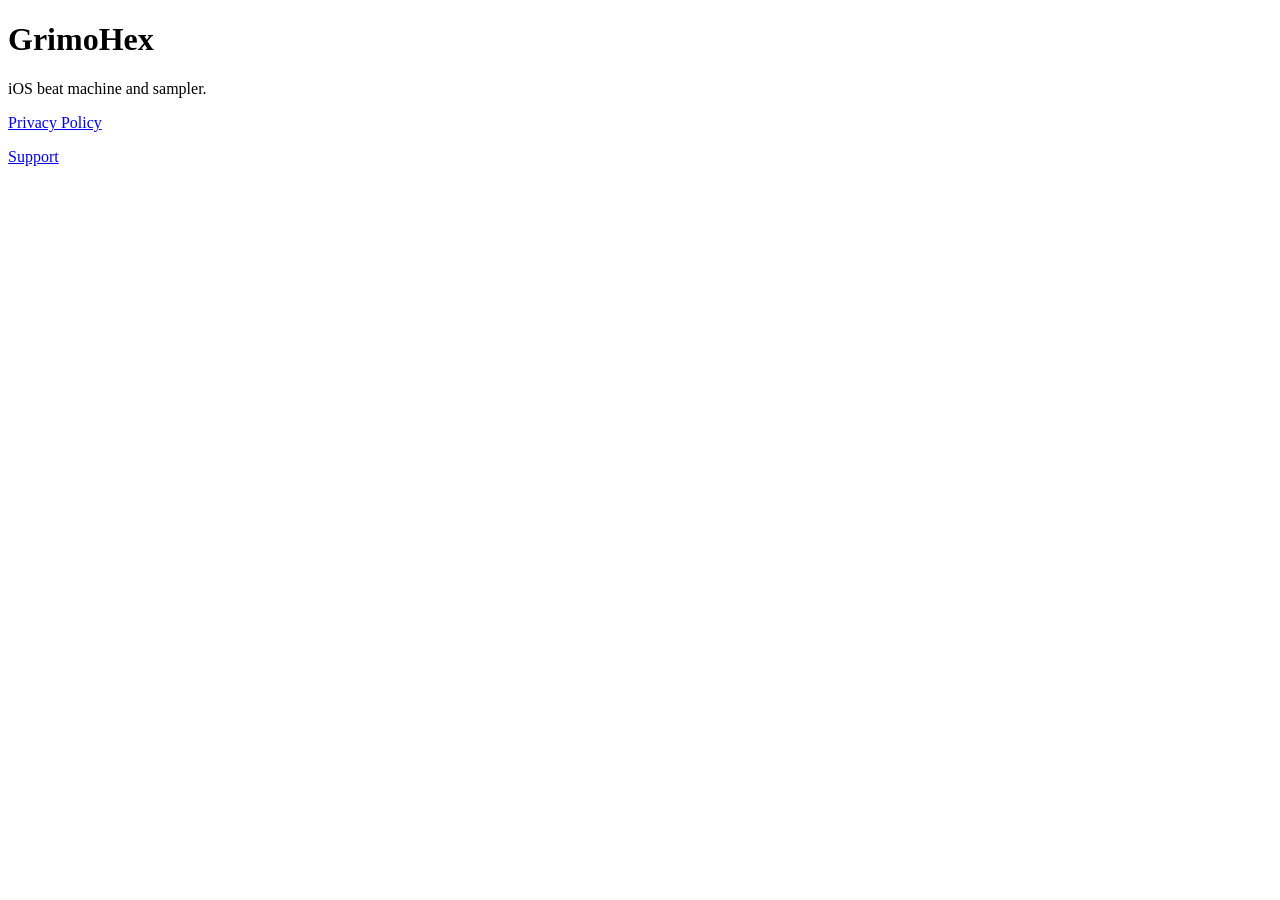
==== index.html @ 17880cde "mvp for app store" ====
<!doctype html>
<html>
<head>
  <meta charset="utf-8">
  <title>GrimoHex</title>
</head>
<body>
  <h1>GrimoHex</h1>
  <p>iOS beat machine and sampler.</p>

  <p><a href="/privacy.html">Privacy Policy</a></p>
  <p><a href="/support.html">Support</a></p>
</body>
</html>
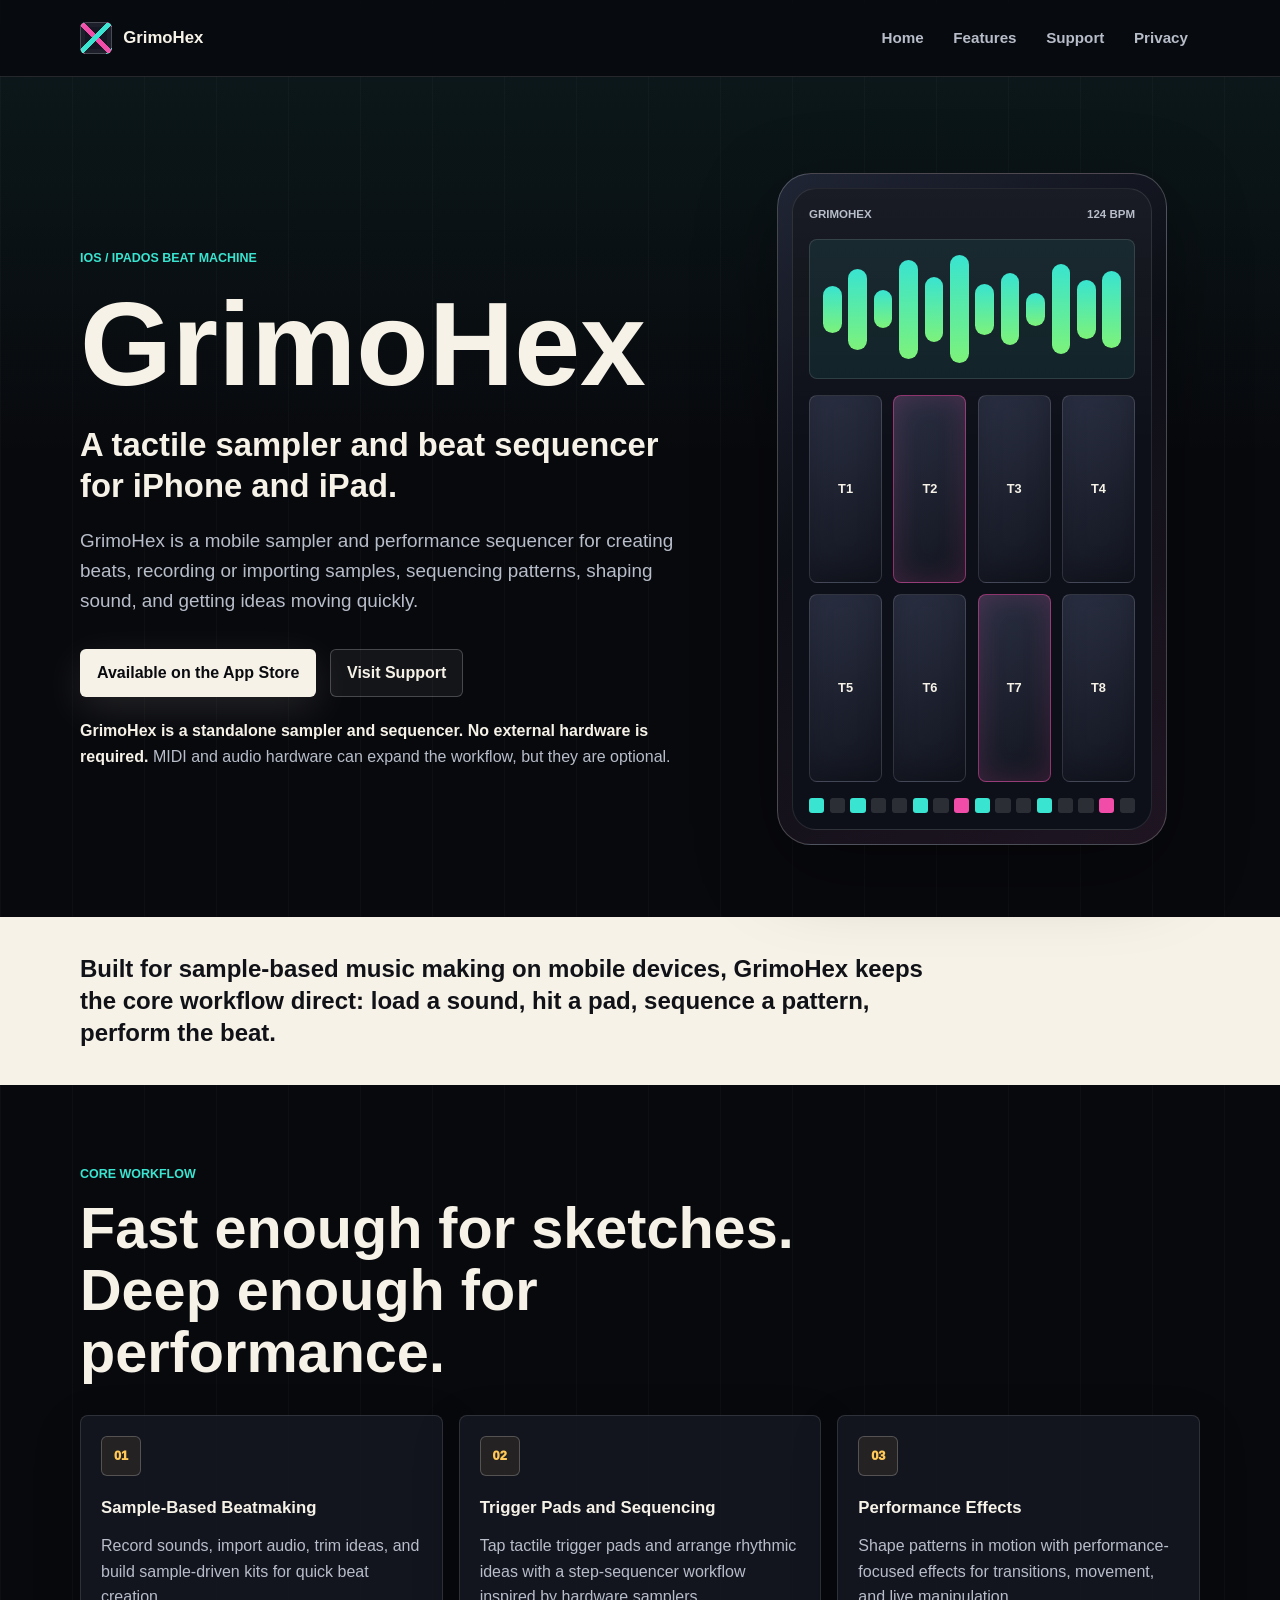
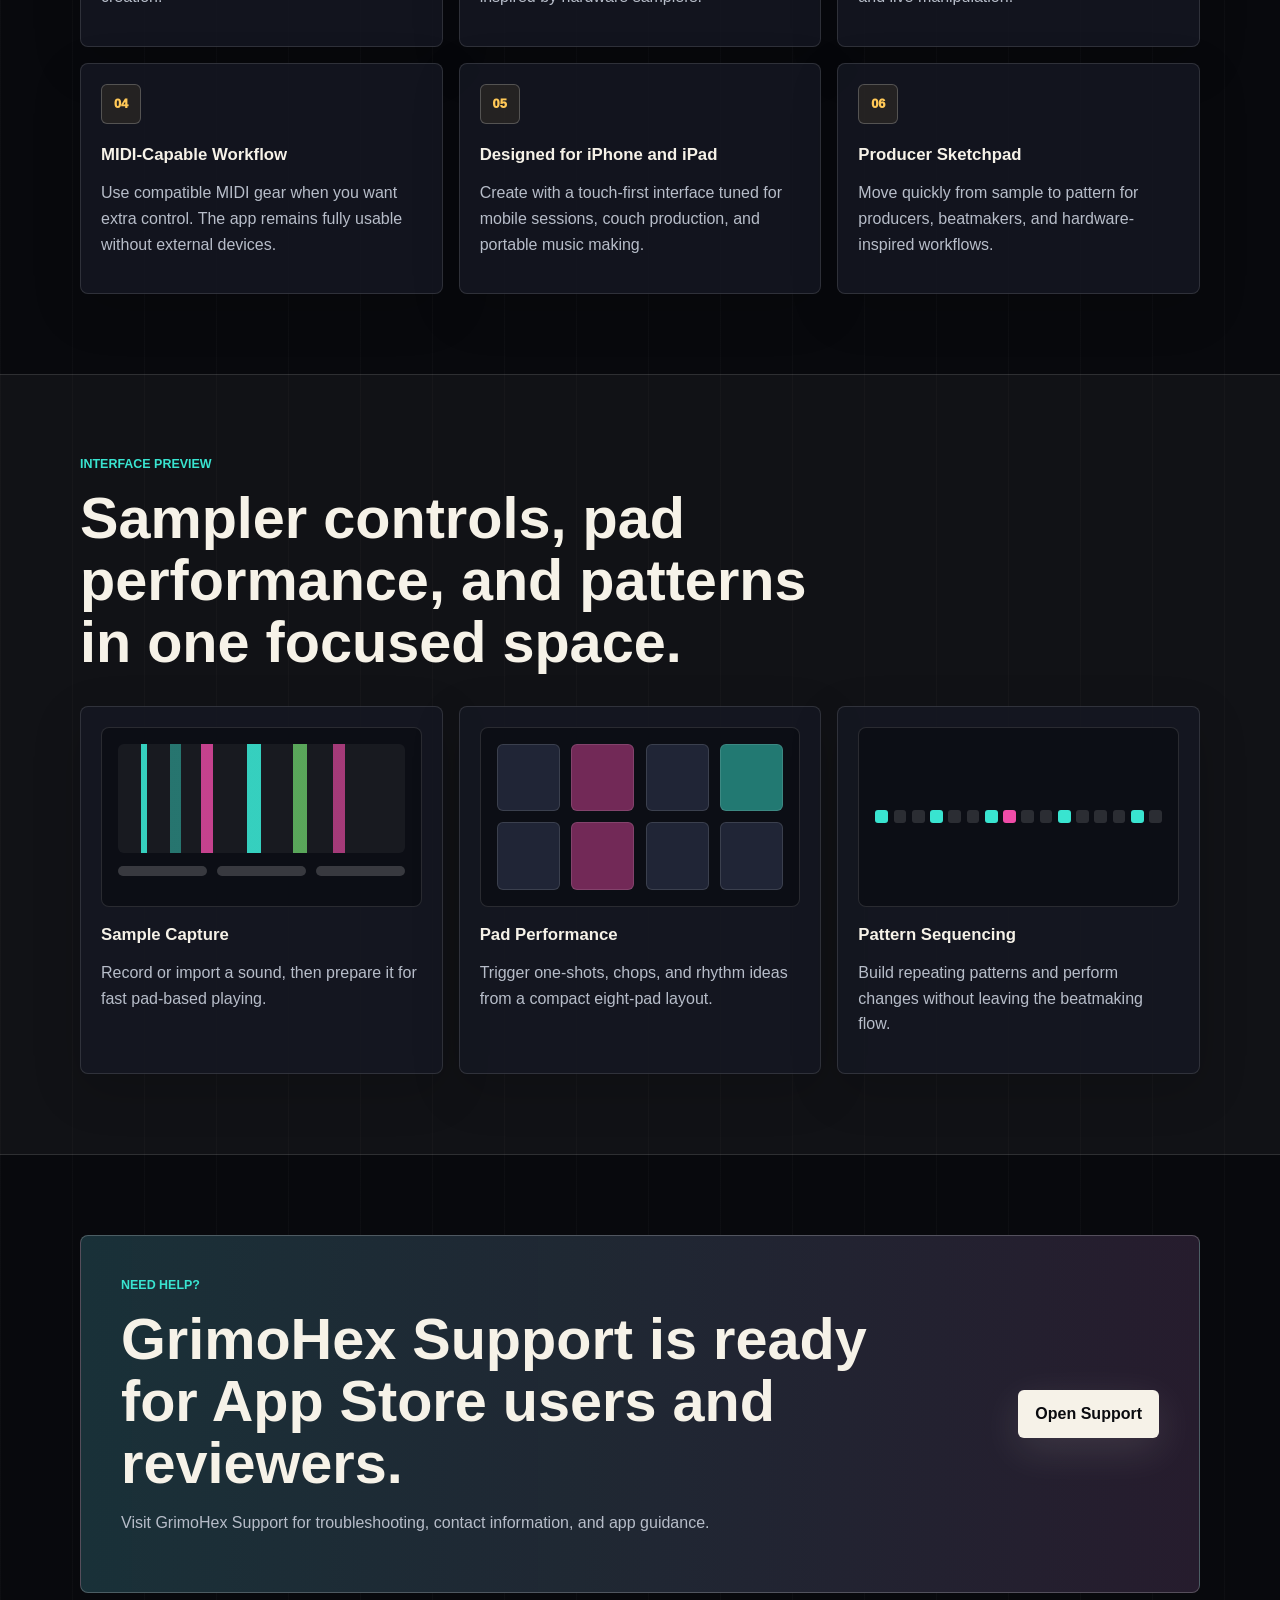
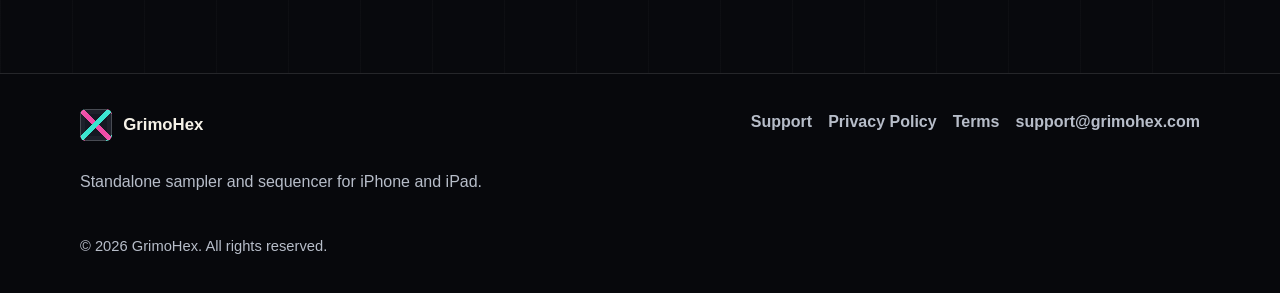
==== commit fb5c1fea: "Build App Review ready GrimoHex site" ====
--- a/index.html
+++ b/index.html
@@ -1,14 +1,200 @@
 <!doctype html>
-<html>
+<html lang="en">
 <head>
   <meta charset="utf-8">
-  <title>GrimoHex</title>
+  <meta name="viewport" content="width=device-width, initial-scale=1">
+  <title>GrimoHex | Tactile Sampler and Beat Sequencer for iPhone and iPad</title>
+  <meta name="description" content="GrimoHex is a standalone iOS and iPadOS sampler, beat machine, and performance sequencer for fast sample-based music creation.">
+  <meta name="theme-color" content="#08090d">
+  <meta property="og:title" content="GrimoHex">
+  <meta property="og:description" content="A tactile sampler and beat sequencer for iPhone and iPad.">
+  <meta property="og:type" content="website">
+  <meta property="og:url" content="https://grimohex.com/">
+  <meta property="og:site_name" content="GrimoHex">
+  <link rel="canonical" href="https://grimohex.com/">
+  <link rel="stylesheet" href="css/styles.css">
 </head>
 <body>
-  <h1>GrimoHex</h1>
-  <p>iOS beat machine and sampler.</p>
-
-  <p><a href="/privacy.html">Privacy Policy</a></p>
-  <p><a href="/support.html">Support</a></p>
+  <a class="skip-link" href="#main">Skip to content</a>
+
+  <header class="site-header">
+    <nav class="nav wrap" aria-label="Primary navigation">
+      <a class="brand" href="index.html" aria-label="GrimoHex home">
+        <span class="brand-mark" aria-hidden="true"></span>
+        <span>GrimoHex</span>
+      </a>
+      <div class="nav-links">
+        <a href="index.html">Home</a>
+        <a href="#features">Features</a>
+        <a href="support.html">Support</a>
+        <a href="privacy.html">Privacy</a>
+      </div>
+    </nav>
+  </header>
+
+  <main id="main">
+    <section class="hero">
+      <div class="wrap hero-grid">
+        <div class="hero-copy">
+          <p class="eyebrow">iOS / iPadOS beat machine</p>
+          <h1>GrimoHex</h1>
+          <p class="tagline">A tactile sampler and beat sequencer for iPhone and iPad.</p>
+          <p class="lede">GrimoHex is a mobile sampler and performance sequencer for creating beats, recording or importing samples, sequencing patterns, shaping sound, and getting ideas moving quickly.</p>
+          <div class="hero-actions" aria-label="Primary actions">
+            <span class="button button-primary" aria-label="Available on the App Store">Available on the App Store</span>
+            <a class="button button-secondary" href="support.html">Visit Support</a>
+          </div>
+          <p class="hardware-note"><strong>GrimoHex is a standalone sampler and sequencer. No external hardware is required.</strong> MIDI and audio hardware can expand the workflow, but they are optional.</p>
+        </div>
+
+        <div class="device-preview" aria-label="Stylized GrimoHex app interface preview">
+          <div class="phone-shell">
+            <div class="screen">
+              <div class="screen-top">
+                <span>GRIMOHEX</span>
+                <span>124 BPM</span>
+              </div>
+              <div class="waveform" aria-hidden="true">
+                <span style="height: 42%"></span>
+                <span style="height: 72%"></span>
+                <span style="height: 34%"></span>
+                <span style="height: 88%"></span>
+                <span style="height: 58%"></span>
+                <span style="height: 96%"></span>
+                <span style="height: 46%"></span>
+                <span style="height: 64%"></span>
+                <span style="height: 30%"></span>
+                <span style="height: 80%"></span>
+                <span style="height: 52%"></span>
+                <span style="height: 68%"></span>
+              </div>
+              <div class="pad-grid" aria-hidden="true">
+                <span>T1</span><span>T2</span><span>T3</span><span>T4</span>
+                <span>T5</span><span>T6</span><span>T7</span><span>T8</span>
+              </div>
+              <div class="steps" aria-hidden="true">
+                <span class="on"></span><span></span><span class="on"></span><span></span>
+                <span></span><span class="on"></span><span></span><span class="hot"></span>
+                <span class="on"></span><span></span><span></span><span class="on"></span>
+                <span></span><span></span><span class="hot"></span><span></span>
+              </div>
+            </div>
+          </div>
+        </div>
+      </div>
+    </section>
+
+    <section class="section strip">
+      <div class="wrap statement">
+        <p>Built for sample-based music making on mobile devices, GrimoHex keeps the core workflow direct: load a sound, hit a pad, sequence a pattern, perform the beat.</p>
+      </div>
+    </section>
+
+    <section class="section" id="features">
+      <div class="wrap">
+        <div class="section-heading">
+          <p class="eyebrow">Core workflow</p>
+          <h2>Fast enough for sketches. Deep enough for performance.</h2>
+        </div>
+        <div class="feature-grid">
+          <article class="feature-card">
+            <span class="icon-slab" aria-hidden="true">01</span>
+            <h3>Sample-Based Beatmaking</h3>
+            <p>Record sounds, import audio, trim ideas, and build sample-driven kits for quick beat creation.</p>
+          </article>
+          <article class="feature-card">
+            <span class="icon-slab" aria-hidden="true">02</span>
+            <h3>Trigger Pads and Sequencing</h3>
+            <p>Tap tactile trigger pads and arrange rhythmic ideas with a step-sequencer workflow inspired by hardware samplers.</p>
+          </article>
+          <article class="feature-card">
+            <span class="icon-slab" aria-hidden="true">03</span>
+            <h3>Performance Effects</h3>
+            <p>Shape patterns in motion with performance-focused effects for transitions, movement, and live manipulation.</p>
+          </article>
+          <article class="feature-card">
+            <span class="icon-slab" aria-hidden="true">04</span>
+            <h3>MIDI-Capable Workflow</h3>
+            <p>Use compatible MIDI gear when you want extra control. The app remains fully usable without external devices.</p>
+          </article>
+          <article class="feature-card">
+            <span class="icon-slab" aria-hidden="true">05</span>
+            <h3>Designed for iPhone and iPad</h3>
+            <p>Create with a touch-first interface tuned for mobile sessions, couch production, and portable music making.</p>
+          </article>
+          <article class="feature-card">
+            <span class="icon-slab" aria-hidden="true">06</span>
+            <h3>Producer Sketchpad</h3>
+            <p>Move quickly from sample to pattern for producers, beatmakers, and hardware-inspired workflows.</p>
+          </article>
+        </div>
+      </div>
+    </section>
+
+    <section class="section section-alt" aria-labelledby="preview-title">
+      <div class="wrap">
+        <div class="section-heading">
+          <p class="eyebrow">Interface preview</p>
+          <h2 id="preview-title">Sampler controls, pad performance, and patterns in one focused space.</h2>
+        </div>
+        <div class="preview-grid">
+          <article class="preview-card">
+            <div class="mini-ui sampler-ui" aria-hidden="true">
+              <div class="mini-wave"></div>
+              <div class="mini-controls"><span></span><span></span><span></span></div>
+            </div>
+            <h3>Sample Capture</h3>
+            <p>Record or import a sound, then prepare it for fast pad-based playing.</p>
+          </article>
+          <article class="preview-card">
+            <div class="mini-ui pads-ui" aria-hidden="true">
+              <span></span><span></span><span></span><span></span>
+              <span></span><span></span><span></span><span></span>
+            </div>
+            <h3>Pad Performance</h3>
+            <p>Trigger one-shots, chops, and rhythm ideas from a compact eight-pad layout.</p>
+          </article>
+          <article class="preview-card">
+            <div class="mini-ui sequence-ui" aria-hidden="true">
+              <span></span><span></span><span></span><span></span><span></span><span></span><span></span><span></span>
+              <span></span><span></span><span></span><span></span><span></span><span></span><span></span><span></span>
+            </div>
+            <h3>Pattern Sequencing</h3>
+            <p>Build repeating patterns and perform changes without leaving the beatmaking flow.</p>
+          </article>
+        </div>
+      </div>
+    </section>
+
+    <section class="section">
+      <div class="wrap support-callout">
+        <div>
+          <p class="eyebrow">Need help?</p>
+          <h2>GrimoHex Support is ready for App Store users and reviewers.</h2>
+          <p>Visit GrimoHex Support for troubleshooting, contact information, and app guidance.</p>
+        </div>
+        <a class="button button-primary" href="support.html">Open Support</a>
+      </div>
+    </section>
+  </main>
+
+  <footer class="site-footer">
+    <div class="wrap footer-grid">
+      <div>
+        <a class="brand footer-brand" href="index.html" aria-label="GrimoHex home">
+          <span class="brand-mark" aria-hidden="true"></span>
+          <span>GrimoHex</span>
+        </a>
+        <p>Standalone sampler and sequencer for iPhone and iPad.</p>
+      </div>
+      <nav class="footer-links" aria-label="Footer navigation">
+        <a href="support.html">Support</a>
+        <a href="privacy.html">Privacy Policy</a>
+        <a href="terms.html">Terms</a>
+        <a href="mailto:support@grimohex.com">support@grimohex.com</a>
+      </nav>
+      <p class="copyright">&copy; 2026 GrimoHex. All rights reserved.</p>
+    </div>
+  </footer>
 </body>
 </html>
--- a/css/styles.css
+++ b/css/styles.css
@@ -0,0 +1,781 @@
+:root {
+  color-scheme: dark;
+  --bg: #08090d;
+  --bg-soft: #10121a;
+  --panel: #151823;
+  --panel-strong: #1c2030;
+  --line: rgba(255, 255, 255, 0.12);
+  --line-strong: rgba(255, 255, 255, 0.22);
+  --text: #f6f2e8;
+  --muted: #b7bdc9;
+  --cyan: #39e4d0;
+  --magenta: #f04ca8;
+  --amber: #ffc857;
+  --green: #7df27a;
+  --danger: #ff6b6b;
+  --shadow: 0 24px 80px rgba(0, 0, 0, 0.35);
+  --radius: 8px;
+  --radius-sm: 6px;
+  --max: 1120px;
+}
+
+* {
+  box-sizing: border-box;
+}
+
+html {
+  scroll-behavior: smooth;
+}
+
+body {
+  margin: 0;
+  background:
+    linear-gradient(180deg, rgba(57, 228, 208, 0.08), transparent 460px),
+    repeating-linear-gradient(90deg, rgba(255, 255, 255, 0.025) 0 1px, transparent 1px 72px),
+    var(--bg);
+  color: var(--text);
+  font-family: -apple-system, BlinkMacSystemFont, "Segoe UI", Roboto, Helvetica, Arial, sans-serif;
+  font-size: 16px;
+  line-height: 1.6;
+}
+
+a {
+  color: inherit;
+}
+
+a:focus-visible,
+button:focus-visible {
+  outline: 3px solid var(--amber);
+  outline-offset: 4px;
+}
+
+.skip-link {
+  position: absolute;
+  left: 1rem;
+  top: 1rem;
+  z-index: 100;
+  transform: translateY(-150%);
+  background: var(--amber);
+  color: #14100a;
+  padding: 0.65rem 0.85rem;
+  border-radius: var(--radius-sm);
+  font-weight: 800;
+}
+
+.skip-link:focus {
+  transform: translateY(0);
+}
+
+.wrap {
+  width: calc(100% - 2rem);
+  max-width: var(--max);
+  margin-inline: auto;
+}
+
+.narrow {
+  max-width: 780px;
+}
+
+.site-header {
+  position: sticky;
+  top: 0;
+  z-index: 20;
+  background: rgba(8, 9, 13, 0.86);
+  border-bottom: 1px solid var(--line);
+  backdrop-filter: blur(16px);
+}
+
+.nav {
+  min-height: 76px;
+  display: flex;
+  align-items: center;
+  justify-content: space-between;
+  gap: 1rem;
+}
+
+.brand {
+  display: inline-flex;
+  align-items: center;
+  gap: 0.7rem;
+  color: var(--text);
+  text-decoration: none;
+  font-size: 1.05rem;
+  font-weight: 850;
+}
+
+.brand-mark {
+  width: 2rem;
+  height: 2rem;
+  border: 1px solid var(--line-strong);
+  border-radius: var(--radius-sm);
+  background:
+    linear-gradient(135deg, transparent 0 43%, var(--cyan) 43% 54%, transparent 54%),
+    linear-gradient(45deg, transparent 0 45%, var(--magenta) 45% 56%, transparent 56%),
+    #151823;
+  box-shadow: inset 0 0 0 4px rgba(255, 255, 255, 0.035);
+}
+
+.nav-links {
+  display: flex;
+  align-items: center;
+  justify-content: flex-end;
+  flex-wrap: wrap;
+  gap: 0.35rem;
+}
+
+.nav-links a {
+  color: var(--muted);
+  text-decoration: none;
+  padding: 0.55rem 0.75rem;
+  border-radius: var(--radius-sm);
+  font-size: 0.95rem;
+  font-weight: 700;
+}
+
+.nav-links a:hover,
+.nav-links a[aria-current="page"] {
+  color: var(--text);
+  background: rgba(255, 255, 255, 0.075);
+}
+
+.hero {
+  padding: 6rem 0 4.5rem;
+}
+
+.hero-grid {
+  display: grid;
+  grid-template-columns: minmax(0, 1fr) minmax(320px, 0.76fr);
+  align-items: center;
+  gap: clamp(2rem, 5vw, 5rem);
+}
+
+.hero-grid > *,
+.support-layout > *,
+.feature-grid > *,
+.preview-grid > *,
+.faq-grid > *,
+.info-grid > * {
+  min-width: 0;
+}
+
+.eyebrow {
+  color: var(--cyan);
+  text-transform: uppercase;
+  letter-spacing: 0;
+  font-size: 0.78rem;
+  font-weight: 850;
+  margin: 0 0 0.75rem;
+}
+
+h1,
+h2,
+h3,
+p {
+  overflow-wrap: anywhere;
+}
+
+h1,
+h2,
+h3 {
+  line-height: 1.08;
+  margin: 0;
+}
+
+h1 {
+  font-size: clamp(3.1rem, 11vw, 7.4rem);
+  letter-spacing: 0;
+}
+
+h2 {
+  font-size: clamp(2rem, 4.6vw, 3.6rem);
+  letter-spacing: 0;
+}
+
+h3 {
+  font-size: 1.05rem;
+}
+
+.tagline {
+  max-width: 680px;
+  margin: 1rem 0 0;
+  color: var(--text);
+  font-size: clamp(1.35rem, 2.7vw, 2.05rem);
+  line-height: 1.25;
+  font-weight: 780;
+}
+
+.lede {
+  max-width: 690px;
+  margin: 1.2rem 0 0;
+  color: var(--muted);
+  font-size: clamp(1rem, 1.5vw, 1.18rem);
+}
+
+.hero-actions {
+  display: flex;
+  flex-wrap: wrap;
+  gap: 0.85rem;
+  margin-top: 2rem;
+}
+
+.button {
+  display: inline-flex;
+  min-height: 48px;
+  align-items: center;
+  justify-content: center;
+  gap: 0.5rem;
+  border: 1px solid transparent;
+  border-radius: var(--radius-sm);
+  padding: 0.78rem 1rem;
+  text-decoration: none;
+  font-weight: 850;
+  line-height: 1.2;
+}
+
+.button-primary {
+  background: var(--text);
+  color: #0a0b0f;
+  box-shadow: 0 12px 40px rgba(246, 242, 232, 0.12);
+}
+
+.button-primary:hover {
+  background: #ffffff;
+}
+
+.button-secondary {
+  border-color: var(--line-strong);
+  color: var(--text);
+  background: rgba(255, 255, 255, 0.05);
+}
+
+.button-secondary:hover {
+  border-color: var(--cyan);
+}
+
+.hardware-note {
+  max-width: 690px;
+  margin: 1.35rem 0 0;
+  color: var(--muted);
+}
+
+.hardware-note strong {
+  color: var(--text);
+}
+
+.device-preview {
+  display: flex;
+  justify-content: center;
+}
+
+.phone-shell {
+  width: 100%;
+  max-width: 390px;
+  aspect-ratio: 0.58;
+  border: 1px solid var(--line-strong);
+  border-radius: 34px;
+  padding: 14px;
+  background: linear-gradient(145deg, #202535, #0d0f16 42%, #1f1522);
+  box-shadow: var(--shadow);
+}
+
+.screen {
+  height: 100%;
+  border-radius: 24px;
+  padding: 1rem;
+  background:
+    linear-gradient(180deg, rgba(255, 255, 255, 0.05), transparent 40%),
+    #0d1018;
+  border: 1px solid rgba(255, 255, 255, 0.1);
+  display: flex;
+  flex-direction: column;
+  gap: 1rem;
+}
+
+.screen-top {
+  display: flex;
+  justify-content: space-between;
+  gap: 0.75rem;
+  color: var(--muted);
+  font-size: 0.72rem;
+  font-weight: 850;
+}
+
+.waveform {
+  height: 23%;
+  display: grid;
+  grid-template-columns: repeat(12, 1fr);
+  align-items: center;
+  gap: 0.42rem;
+  padding: 0.8rem;
+  border: 1px solid var(--line);
+  border-radius: var(--radius);
+  background: rgba(57, 228, 208, 0.08);
+}
+
+.waveform span {
+  display: block;
+  min-height: 16px;
+  border-radius: 999px;
+  background: linear-gradient(180deg, var(--cyan), var(--green));
+}
+
+.pad-grid {
+  flex: 1;
+  display: grid;
+  grid-template-columns: repeat(4, minmax(0, 1fr));
+  gap: 0.7rem;
+}
+
+.pad-grid span {
+  display: grid;
+  place-items: center;
+  min-width: 0;
+  border: 1px solid var(--line);
+  border-radius: var(--radius);
+  background: linear-gradient(145deg, #2a2f42, #12151f);
+  color: var(--text);
+  font-size: 0.8rem;
+  font-weight: 900;
+  box-shadow: inset 0 -12px 24px rgba(0, 0, 0, 0.2);
+}
+
+.pad-grid span:nth-child(2),
+.pad-grid span:nth-child(7) {
+  border-color: rgba(240, 76, 168, 0.55);
+  box-shadow: inset 0 0 28px rgba(240, 76, 168, 0.18);
+}
+
+.steps,
+.sequence-ui {
+  display: grid;
+  grid-template-columns: repeat(16, minmax(0, 1fr));
+  gap: 0.34rem;
+}
+
+.steps span,
+.sequence-ui span {
+  aspect-ratio: 1;
+  border-radius: 3px;
+  background: rgba(255, 255, 255, 0.13);
+}
+
+.steps .on,
+.sequence-ui span:nth-child(1),
+.sequence-ui span:nth-child(4),
+.sequence-ui span:nth-child(7),
+.sequence-ui span:nth-child(11),
+.sequence-ui span:nth-child(15) {
+  background: var(--cyan);
+}
+
+.steps .hot,
+.sequence-ui span:nth-child(8) {
+  background: var(--magenta);
+}
+
+.section {
+  padding: 5rem 0;
+}
+
+.section-tight {
+  padding-top: 3rem;
+}
+
+.section-alt {
+  background: rgba(255, 255, 255, 0.035);
+  border-block: 1px solid var(--line);
+}
+
+.strip {
+  padding: 2.2rem 0;
+  background: #f6f2e8;
+  color: #101217;
+}
+
+.statement p {
+  max-width: 860px;
+  margin: 0;
+  font-size: clamp(1.15rem, 2vw, 1.5rem);
+  line-height: 1.35;
+  font-weight: 800;
+}
+
+.section-heading {
+  max-width: 760px;
+  margin-bottom: 2rem;
+}
+
+.section-heading h2 {
+  margin-bottom: 0.9rem;
+}
+
+.feature-grid,
+.preview-grid,
+.faq-grid,
+.info-grid {
+  display: grid;
+  grid-template-columns: repeat(3, minmax(0, 1fr));
+  gap: 1rem;
+}
+
+.feature-card,
+.preview-card,
+.faq-item,
+.content-block,
+.contact-panel {
+  border: 1px solid var(--line);
+  border-radius: var(--radius);
+  background: rgba(21, 24, 35, 0.82);
+  box-shadow: 0 16px 50px rgba(0, 0, 0, 0.16);
+}
+
+.feature-card,
+.preview-card,
+.faq-item,
+.content-block {
+  padding: 1.25rem;
+}
+
+.feature-card {
+  min-height: 220px;
+}
+
+.icon-slab {
+  display: inline-grid;
+  place-items: center;
+  width: 2.5rem;
+  height: 2.5rem;
+  margin-bottom: 1.4rem;
+  border: 1px solid var(--line-strong);
+  border-radius: var(--radius-sm);
+  color: var(--amber);
+  font-size: 0.8rem;
+  font-weight: 950;
+  background: rgba(255, 200, 87, 0.08);
+}
+
+.feature-card p,
+.preview-card p,
+.faq-item p,
+.content-block p,
+.contact-panel p,
+.site-footer p {
+  color: var(--muted);
+}
+
+.mini-ui {
+  height: 180px;
+  margin-bottom: 1.2rem;
+  border: 1px solid var(--line);
+  border-radius: var(--radius);
+  background: #0c0e15;
+}
+
+.sampler-ui {
+  padding: 1rem;
+}
+
+.mini-wave {
+  height: 75%;
+  border-radius: var(--radius-sm);
+  background:
+    linear-gradient(90deg, transparent 0 8%, rgba(57, 228, 208, 0.9) 8% 10%, transparent 10% 18%, rgba(57, 228, 208, 0.45) 18% 22%, transparent 22% 29%, rgba(240, 76, 168, 0.8) 29% 33%, transparent 33% 45%, rgba(57, 228, 208, 0.9) 45% 50%, transparent 50% 61%, rgba(125, 242, 122, 0.65) 61% 66%, transparent 66% 75%, rgba(240, 76, 168, 0.65) 75% 79%, transparent 79%),
+    rgba(255, 255, 255, 0.05);
+}
+
+.mini-controls {
+  display: grid;
+  grid-template-columns: repeat(3, 1fr);
+  gap: 0.6rem;
+  margin-top: 0.8rem;
+}
+
+.mini-controls span {
+  height: 0.65rem;
+  border-radius: 999px;
+  background: rgba(255, 255, 255, 0.18);
+}
+
+.pads-ui {
+  display: grid;
+  grid-template-columns: repeat(4, minmax(0, 1fr));
+  gap: 0.7rem;
+  padding: 1rem;
+}
+
+.pads-ui span {
+  border: 1px solid var(--line);
+  border-radius: var(--radius-sm);
+  background: #202536;
+}
+
+.pads-ui span:nth-child(2),
+.pads-ui span:nth-child(6) {
+  background: rgba(240, 76, 168, 0.45);
+}
+
+.pads-ui span:nth-child(4) {
+  background: rgba(57, 228, 208, 0.5);
+}
+
+.sequence-ui {
+  align-content: center;
+  padding: 1rem;
+}
+
+.support-callout {
+  display: flex;
+  align-items: center;
+  justify-content: space-between;
+  gap: 1.5rem;
+  border: 1px solid var(--line-strong);
+  border-radius: var(--radius);
+  padding: clamp(1.5rem, 4vw, 2.5rem);
+  background:
+    linear-gradient(90deg, rgba(57, 228, 208, 0.12), rgba(240, 76, 168, 0.08)),
+    var(--panel);
+}
+
+.support-callout h2 {
+  max-width: 760px;
+}
+
+.support-callout p:last-child {
+  max-width: 680px;
+  color: var(--muted);
+}
+
+.page-hero {
+  padding: 5rem 0 2.5rem;
+  border-bottom: 1px solid var(--line);
+}
+
+.page-hero h1 {
+  font-size: clamp(2.8rem, 8vw, 5.9rem);
+}
+
+.updated {
+  color: var(--muted);
+  font-size: 0.95rem;
+}
+
+.support-layout {
+  display: grid;
+  grid-template-columns: minmax(270px, 0.36fr) minmax(0, 1fr);
+  align-items: start;
+  gap: 1.2rem;
+}
+
+.contact-panel {
+  position: sticky;
+  top: 96px;
+  padding: 1.25rem;
+}
+
+.big-email {
+  font-size: clamp(1.15rem, 2.4vw, 1.55rem);
+  font-weight: 850;
+  line-height: 1.25;
+}
+
+.big-email a,
+.text-link,
+.content-block a,
+.faq-item a {
+  color: var(--cyan);
+  text-decoration-thickness: 2px;
+  text-underline-offset: 0.18em;
+}
+
+.support-content,
+.policy-content {
+  display: grid;
+  gap: 1rem;
+}
+
+.check-list,
+.number-list {
+  margin: 1rem 0 0;
+  padding-left: 1.2rem;
+  color: var(--muted);
+}
+
+.check-list li,
+.number-list li {
+  margin: 0.45rem 0;
+}
+
+.info-grid {
+  align-items: stretch;
+}
+
+.site-footer {
+  border-top: 1px solid var(--line);
+  padding: 2.2rem 0;
+  background: #07080c;
+}
+
+.footer-grid {
+  display: grid;
+  grid-template-columns: 1fr auto;
+  gap: 1.5rem;
+  align-items: start;
+}
+
+.footer-brand {
+  margin-bottom: 0.75rem;
+}
+
+.footer-links {
+  display: flex;
+  flex-wrap: wrap;
+  justify-content: flex-end;
+  gap: 0.75rem 1rem;
+}
+
+.footer-links a {
+  color: var(--muted);
+  text-decoration: none;
+  font-weight: 700;
+}
+
+.footer-links a:hover {
+  color: var(--text);
+}
+
+.copyright {
+  grid-column: 1 / -1;
+  margin: 0;
+  font-size: 0.92rem;
+}
+
+@media (max-width: 900px) {
+  .hero {
+    padding-top: 4rem;
+  }
+
+  .hero-grid,
+  .support-layout {
+    grid-template-columns: 1fr;
+  }
+
+  .device-preview {
+    justify-content: flex-start;
+  }
+
+  .phone-shell {
+    max-width: 360px;
+  }
+
+  .feature-grid,
+  .preview-grid,
+  .faq-grid,
+  .info-grid {
+    grid-template-columns: repeat(2, minmax(0, 1fr));
+  }
+
+  .contact-panel {
+    position: static;
+  }
+}
+
+@media (max-width: 640px) {
+  body {
+    background:
+      linear-gradient(180deg, rgba(57, 228, 208, 0.08), transparent 360px),
+      var(--bg);
+    overflow-x: hidden;
+  }
+
+  .wrap {
+    width: calc(100% - 1.25rem);
+    max-width: var(--max);
+  }
+
+  .nav {
+    min-height: auto;
+    padding: 0.85rem 0;
+    align-items: flex-start;
+    flex-direction: column;
+  }
+
+  .nav-links {
+    width: 100%;
+    justify-content: flex-start;
+  }
+
+  .nav-links a {
+    padding-inline: 0.5rem;
+  }
+
+  .hero,
+  .section,
+  .page-hero {
+    padding-block: 3rem;
+  }
+
+  .section-tight {
+    padding-top: 2rem;
+  }
+
+  .hero-actions,
+  .support-callout {
+    align-items: stretch;
+    flex-direction: column;
+  }
+
+  .hero-copy,
+  .tagline,
+  .lede,
+  .hardware-note {
+    max-width: 340px;
+  }
+
+  .page-hero .narrow,
+  .support-layout,
+  .support-content,
+  .policy-content {
+    width: 100%;
+    max-width: 340px;
+    margin-inline: 0;
+  }
+
+  .page-hero h1 {
+    font-size: 2.45rem;
+  }
+
+  .content-block,
+  .contact-panel {
+    padding: 1rem;
+  }
+
+  .content-block h2,
+  .contact-panel h2 {
+    font-size: 1.65rem;
+    line-height: 1.15;
+  }
+
+  .big-email {
+    font-size: 1.05rem;
+  }
+
+  .button {
+    width: 100%;
+  }
+
+  .phone-shell {
+    max-width: min(100%, 360px);
+  }
+
+  .feature-grid,
+  .preview-grid,
+  .faq-grid,
+  .info-grid,
+  .footer-grid {
+    grid-template-columns: 1fr;
+  }
+
+  .footer-links {
+    justify-content: flex-start;
+  }
+}
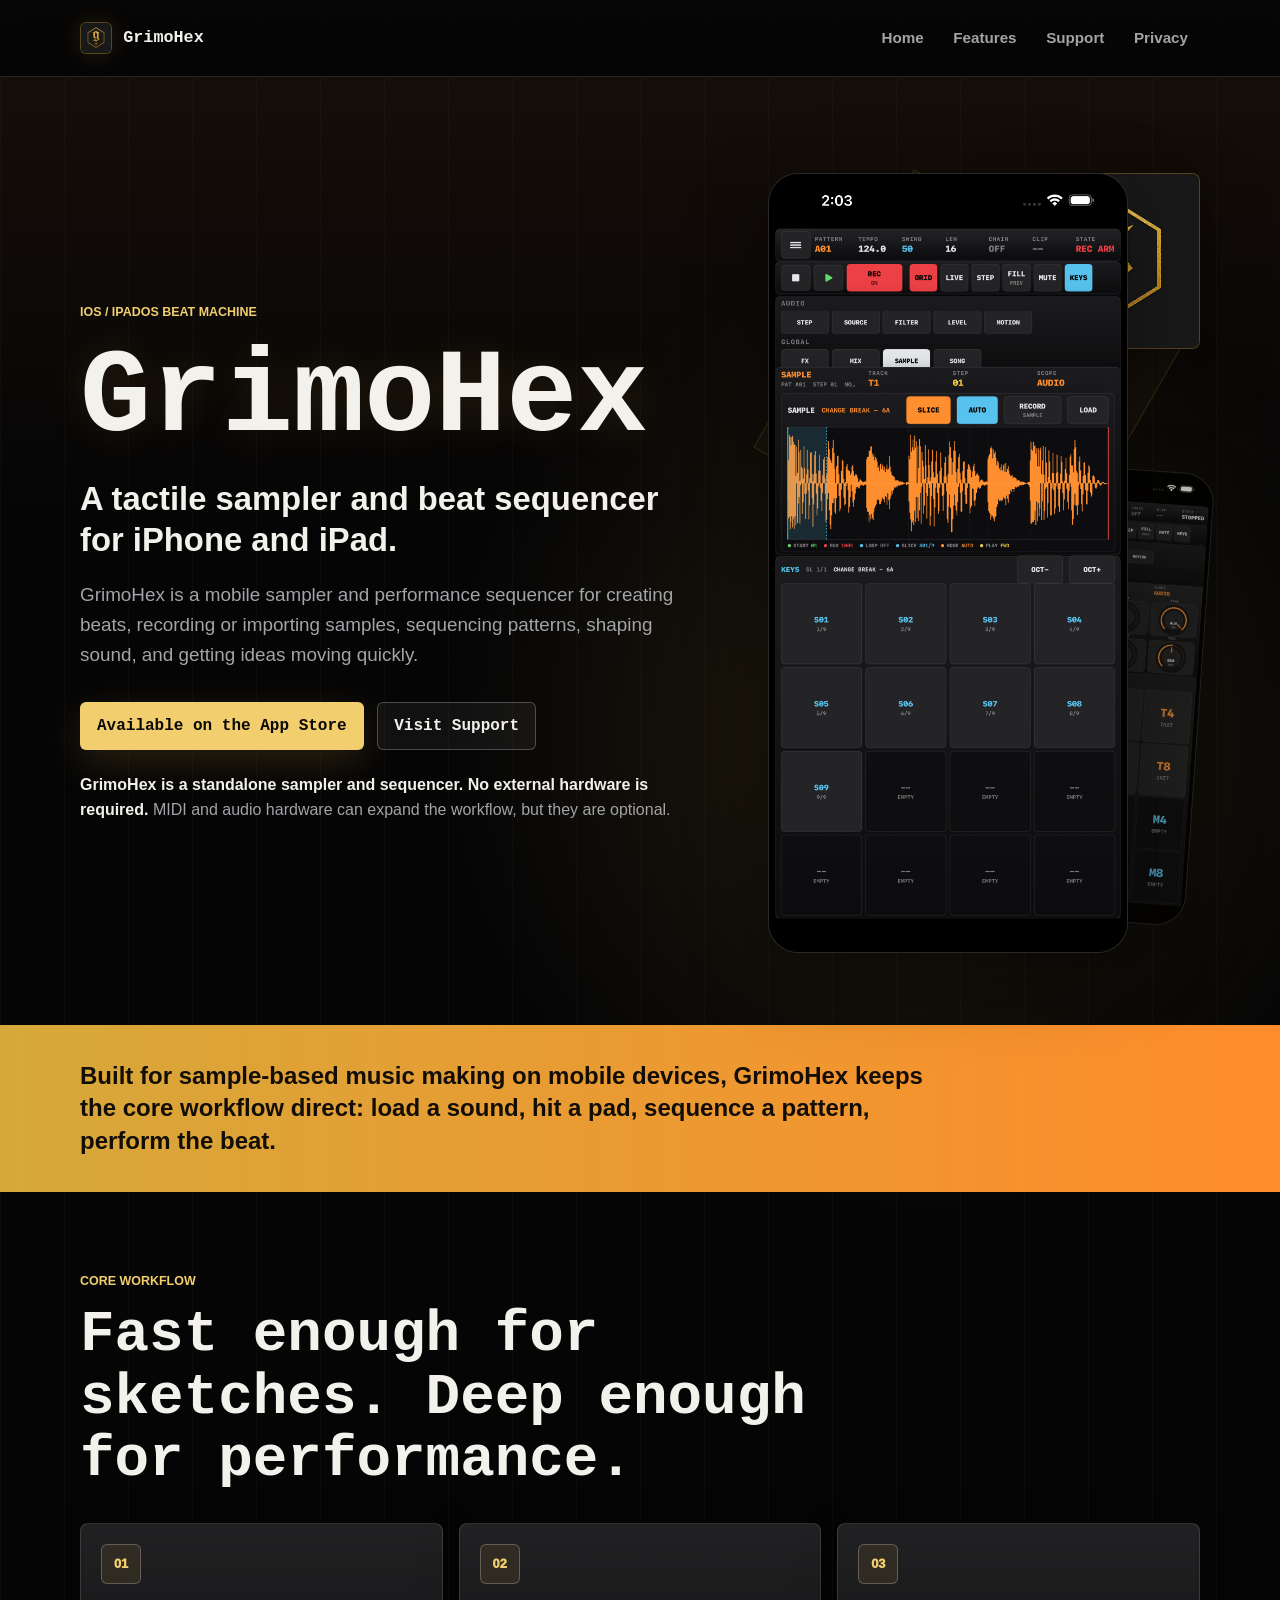
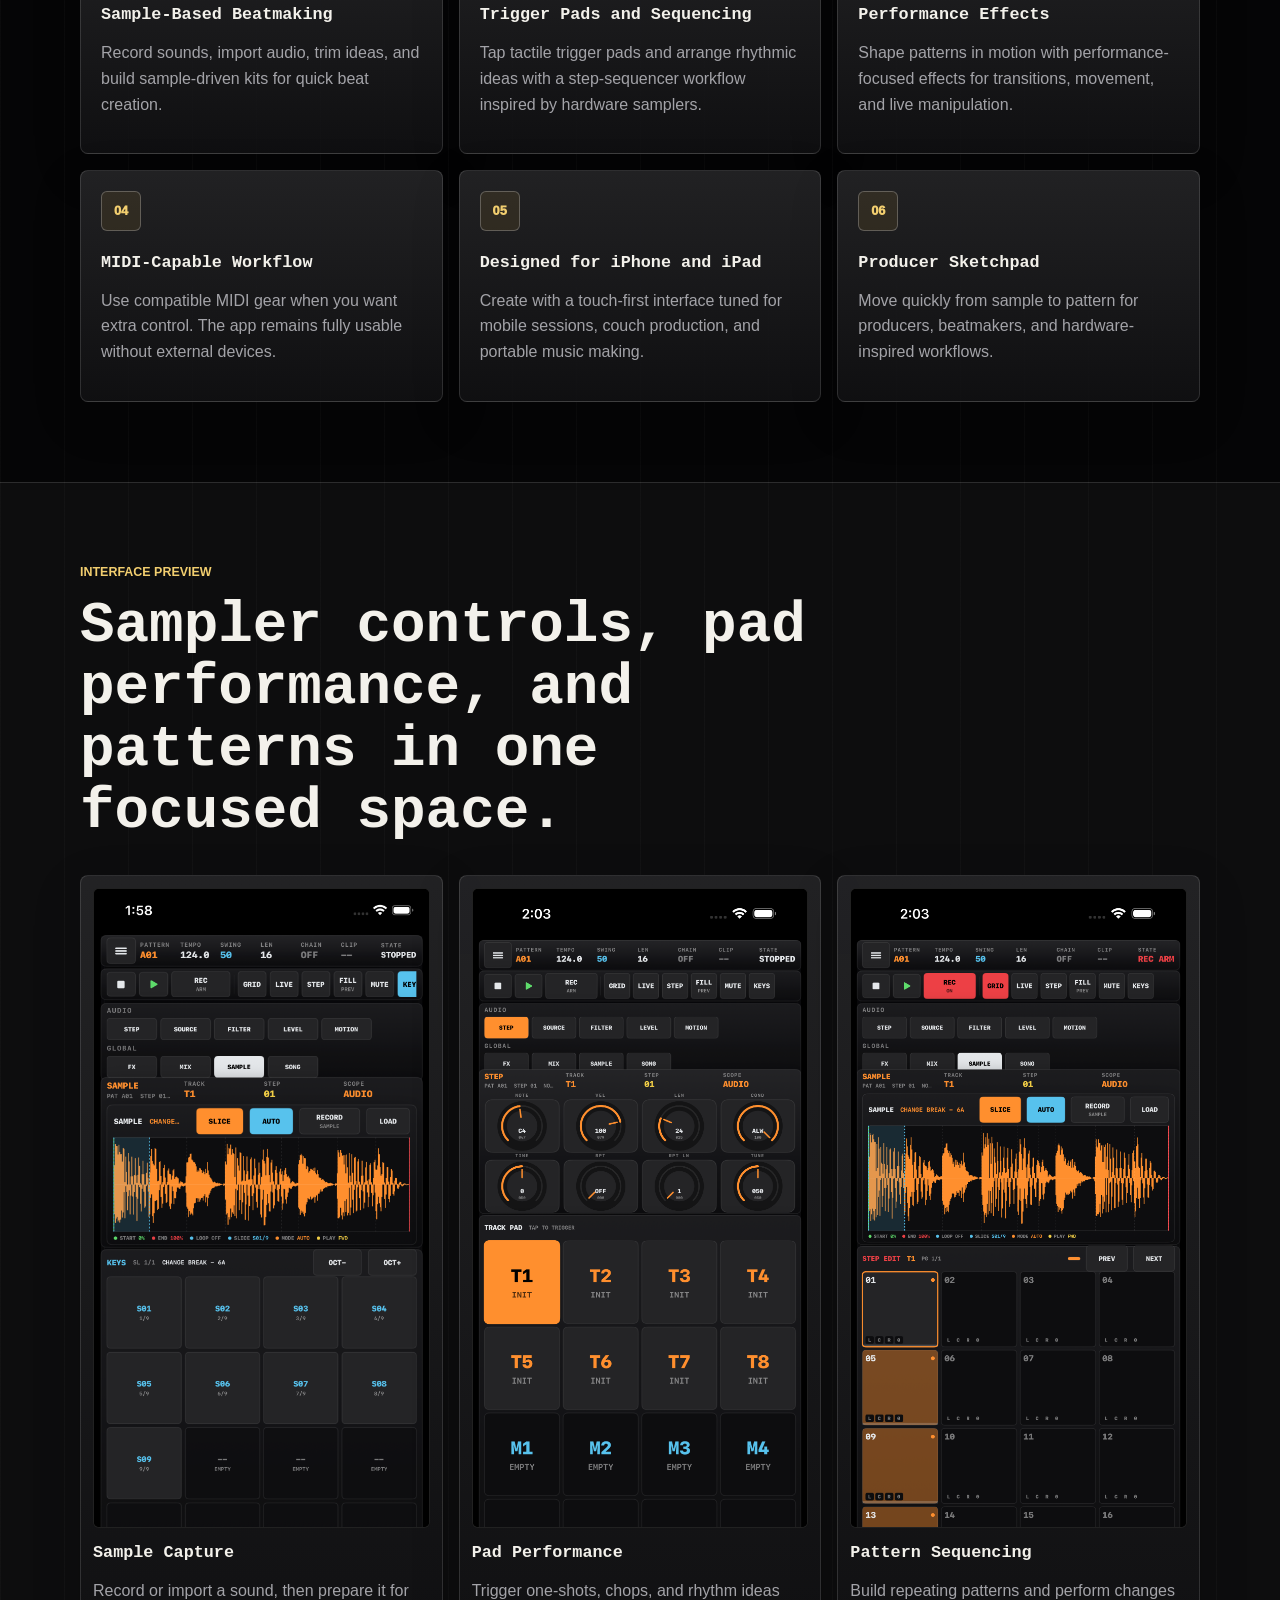
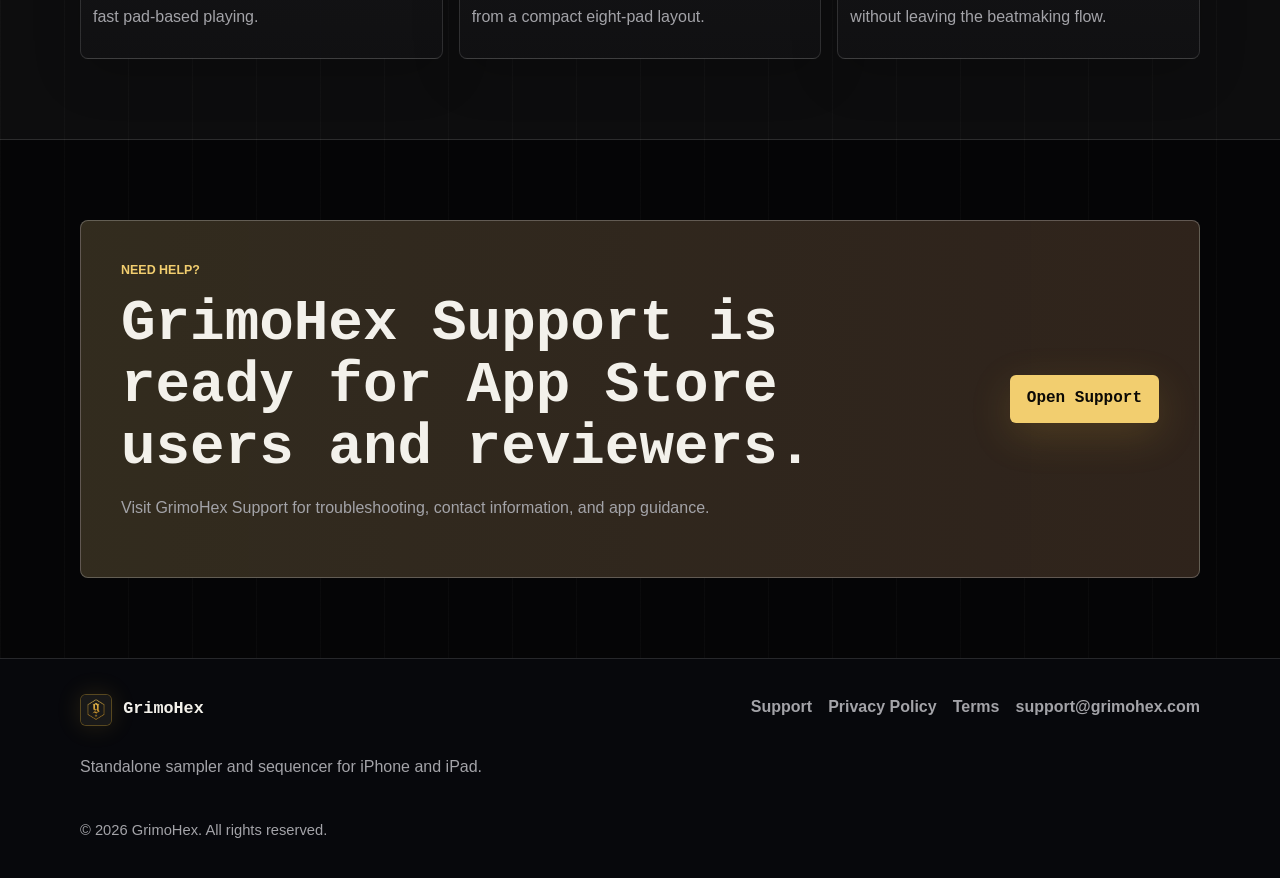
==== commit 26cf115d: "Use GrimoHex app assets on website" ====
--- a/index.html
+++ b/index.html
@@ -11,7 +11,10 @@
   <meta property="og:type" content="website">
   <meta property="og:url" content="https://grimohex.com/">
   <meta property="og:site_name" content="GrimoHex">
+  <meta property="og:image" content="https://grimohex.com/assets/grimohex-icon.png">
   <link rel="canonical" href="https://grimohex.com/">
+  <link rel="icon" type="image/png" href="assets/favicon-32.png">
+  <link rel="apple-touch-icon" href="assets/grimohex-icon-180.png">
   <link rel="stylesheet" href="css/styles.css">
 </head>
 <body>
@@ -20,7 +23,7 @@
   <header class="site-header">
     <nav class="nav wrap" aria-label="Primary navigation">
       <a class="brand" href="index.html" aria-label="GrimoHex home">
-        <span class="brand-mark" aria-hidden="true"></span>
+        <img class="brand-mark" src="assets/grimohex-icon-180.png" alt="" aria-hidden="true">
         <span>GrimoHex</span>
       </a>
       <div class="nav-links">
@@ -47,38 +50,15 @@
           <p class="hardware-note"><strong>GrimoHex is a standalone sampler and sequencer. No external hardware is required.</strong> MIDI and audio hardware can expand the workflow, but they are optional.</p>
         </div>
 
-        <div class="device-preview" aria-label="Stylized GrimoHex app interface preview">
-          <div class="phone-shell">
-            <div class="screen">
-              <div class="screen-top">
-                <span>GRIMOHEX</span>
-                <span>124 BPM</span>
-              </div>
-              <div class="waveform" aria-hidden="true">
-                <span style="height: 42%"></span>
-                <span style="height: 72%"></span>
-                <span style="height: 34%"></span>
-                <span style="height: 88%"></span>
-                <span style="height: 58%"></span>
-                <span style="height: 96%"></span>
-                <span style="height: 46%"></span>
-                <span style="height: 64%"></span>
-                <span style="height: 30%"></span>
-                <span style="height: 80%"></span>
-                <span style="height: 52%"></span>
-                <span style="height: 68%"></span>
-              </div>
-              <div class="pad-grid" aria-hidden="true">
-                <span>T1</span><span>T2</span><span>T3</span><span>T4</span>
-                <span>T5</span><span>T6</span><span>T7</span><span>T8</span>
-              </div>
-              <div class="steps" aria-hidden="true">
-                <span class="on"></span><span></span><span class="on"></span><span></span>
-                <span></span><span class="on"></span><span></span><span class="hot"></span>
-                <span class="on"></span><span></span><span></span><span class="on"></span>
-                <span></span><span></span><span class="hot"></span><span></span>
-              </div>
-            </div>
+        <div class="product-showcase" aria-label="GrimoHex app icon and screenshot preview">
+          <div class="showcase-icon">
+            <img src="assets/grimohex-icon.png" alt="GrimoHex gold icon">
+          </div>
+          <div class="screenshot-phone screenshot-phone-main">
+            <img src="assets/screenshots/sample-keys-rec-17-pro-max.png" alt="GrimoHex sample editor with keys mode on iPhone">
+          </div>
+          <div class="screenshot-phone screenshot-phone-secondary" aria-hidden="true">
+            <img src="assets/screenshots/step-pad-17-pro-max.png" alt="">
           </div>
         </div>
       </div>
@@ -137,28 +117,19 @@
           <p class="eyebrow">Interface preview</p>
           <h2 id="preview-title">Sampler controls, pad performance, and patterns in one focused space.</h2>
         </div>
-        <div class="preview-grid">
-          <article class="preview-card">
-            <div class="mini-ui sampler-ui" aria-hidden="true">
-              <div class="mini-wave"></div>
-              <div class="mini-controls"><span></span><span></span><span></span></div>
-            </div>
+        <div class="preview-grid screenshot-grid">
+          <article class="preview-card screenshot-card">
+            <img src="assets/screenshots/sample-keys-17e.png" alt="GrimoHex sample slicing and key pads view on iPhone">
             <h3>Sample Capture</h3>
             <p>Record or import a sound, then prepare it for fast pad-based playing.</p>
           </article>
-          <article class="preview-card">
-            <div class="mini-ui pads-ui" aria-hidden="true">
-              <span></span><span></span><span></span><span></span>
-              <span></span><span></span><span></span><span></span>
-            </div>
+          <article class="preview-card screenshot-card">
+            <img src="assets/screenshots/step-pad-17-pro-max.png" alt="GrimoHex track pad and step controls on iPhone">
             <h3>Pad Performance</h3>
             <p>Trigger one-shots, chops, and rhythm ideas from a compact eight-pad layout.</p>
           </article>
-          <article class="preview-card">
-            <div class="mini-ui sequence-ui" aria-hidden="true">
-              <span></span><span></span><span></span><span></span><span></span><span></span><span></span><span></span>
-              <span></span><span></span><span></span><span></span><span></span><span></span><span></span><span></span>
-            </div>
+          <article class="preview-card screenshot-card">
+            <img src="assets/screenshots/sample-step-edit-17-pro-max.png" alt="GrimoHex sample waveform and step edit grid on iPhone">
             <h3>Pattern Sequencing</h3>
             <p>Build repeating patterns and perform changes without leaving the beatmaking flow.</p>
           </article>
@@ -182,7 +153,7 @@
     <div class="wrap footer-grid">
       <div>
         <a class="brand footer-brand" href="index.html" aria-label="GrimoHex home">
-          <span class="brand-mark" aria-hidden="true"></span>
+          <img class="brand-mark" src="assets/grimohex-icon-180.png" alt="" aria-hidden="true">
           <span>GrimoHex</span>
         </a>
         <p>Standalone sampler and sequencer for iPhone and iPad.</p>
--- a/css/styles.css
+++ b/css/styles.css
@@ -1,18 +1,20 @@
 :root {
   color-scheme: dark;
-  --bg: #08090d;
-  --bg-soft: #10121a;
-  --panel: #151823;
-  --panel-strong: #1c2030;
-  --line: rgba(255, 255, 255, 0.12);
-  --line-strong: rgba(255, 255, 255, 0.22);
-  --text: #f6f2e8;
-  --muted: #b7bdc9;
-  --cyan: #39e4d0;
-  --magenta: #f04ca8;
-  --amber: #ffc857;
-  --green: #7df27a;
-  --danger: #ff6b6b;
+  --bg: #050506;
+  --bg-soft: #101012;
+  --panel: #17171a;
+  --panel-strong: #242426;
+  --line: rgba(255, 255, 255, 0.13);
+  --line-strong: rgba(255, 255, 255, 0.24);
+  --text: #f3f1eb;
+  --muted: #a3a3a8;
+  --cyan: #54c4ed;
+  --orange: #ff8c2a;
+  --gold: #d6a83a;
+  --gold-light: #f2ce6f;
+  --amber: #f3d84f;
+  --green: #5ee16d;
+  --danger: #f33e48;
   --shadow: 0 24px 80px rgba(0, 0, 0, 0.35);
   --radius: 8px;
   --radius-sm: 6px;
@@ -30,8 +32,9 @@
 body {
   margin: 0;
   background:
-    linear-gradient(180deg, rgba(57, 228, 208, 0.08), transparent 460px),
-    repeating-linear-gradient(90deg, rgba(255, 255, 255, 0.025) 0 1px, transparent 1px 72px),
+    radial-gradient(circle at 72% 18%, rgba(214, 168, 58, 0.14), transparent 30rem),
+    linear-gradient(180deg, rgba(255, 140, 42, 0.08), transparent 520px),
+    repeating-linear-gradient(90deg, rgba(255, 255, 255, 0.025) 0 1px, transparent 1px 64px),
     var(--bg);
   color: var(--text);
   font-family: -apple-system, BlinkMacSystemFont, "Segoe UI", Roboto, Helvetica, Arial, sans-serif;
@@ -80,7 +83,7 @@
   position: sticky;
   top: 0;
   z-index: 20;
-  background: rgba(8, 9, 13, 0.86);
+  background: rgba(5, 5, 6, 0.88);
   border-bottom: 1px solid var(--line);
   backdrop-filter: blur(16px);
 }
@@ -100,19 +103,19 @@
   color: var(--text);
   text-decoration: none;
   font-size: 1.05rem;
+  font-family: ui-monospace, SFMono-Regular, Menlo, Monaco, Consolas, "Liberation Mono", monospace;
   font-weight: 850;
+  letter-spacing: 0;
 }
 
 .brand-mark {
   width: 2rem;
   height: 2rem;
-  border: 1px solid var(--line-strong);
+  border: 1px solid rgba(214, 168, 58, 0.36);
   border-radius: var(--radius-sm);
-  background:
-    linear-gradient(135deg, transparent 0 43%, var(--cyan) 43% 54%, transparent 54%),
-    linear-gradient(45deg, transparent 0 45%, var(--magenta) 45% 56%, transparent 56%),
-    #151823;
-  box-shadow: inset 0 0 0 4px rgba(255, 255, 255, 0.035);
+  background: #111;
+  object-fit: cover;
+  box-shadow: 0 0 24px rgba(214, 168, 58, 0.16);
 }
 
 .nav-links {
@@ -135,7 +138,7 @@
 .nav-links a:hover,
 .nav-links a[aria-current="page"] {
   color: var(--text);
-  background: rgba(255, 255, 255, 0.075);
+  background: rgba(214, 168, 58, 0.12);
 }
 
 .hero {
@@ -159,7 +162,7 @@
 }
 
 .eyebrow {
-  color: var(--cyan);
+  color: var(--gold-light);
   text-transform: uppercase;
   letter-spacing: 0;
   font-size: 0.78rem;
@@ -177,6 +180,7 @@
 h1,
 h2,
 h3 {
+  font-family: ui-monospace, SFMono-Regular, Menlo, Monaco, Consolas, "Liberation Mono", monospace;
   line-height: 1.08;
   margin: 0;
 }
@@ -184,6 +188,7 @@
 h1 {
   font-size: clamp(3.1rem, 11vw, 7.4rem);
   letter-spacing: 0;
+  text-shadow: 0 0 42px rgba(214, 168, 58, 0.14);
 }
 
 h2 {
@@ -228,18 +233,19 @@
   border-radius: var(--radius-sm);
   padding: 0.78rem 1rem;
   text-decoration: none;
+  font-family: ui-monospace, SFMono-Regular, Menlo, Monaco, Consolas, "Liberation Mono", monospace;
   font-weight: 850;
   line-height: 1.2;
 }
 
 .button-primary {
-  background: var(--text);
-  color: #0a0b0f;
-  box-shadow: 0 12px 40px rgba(246, 242, 232, 0.12);
+  background: var(--gold-light);
+  color: #0b0905;
+  box-shadow: 0 12px 40px rgba(214, 168, 58, 0.18);
 }
 
 .button-primary:hover {
-  background: #ffffff;
+  background: #ffe08a;
 }
 
 .button-secondary {
@@ -249,7 +255,7 @@
 }
 
 .button-secondary:hover {
-  border-color: var(--cyan);
+  border-color: var(--orange);
 }
 
 .hardware-note {
@@ -262,115 +268,71 @@
   color: var(--text);
 }
 
-.device-preview {
-  display: flex;
-  justify-content: center;
-}
-
-.phone-shell {
-  width: 100%;
-  max-width: 390px;
-  aspect-ratio: 0.58;
-  border: 1px solid var(--line-strong);
-  border-radius: 34px;
-  padding: 14px;
-  background: linear-gradient(145deg, #202535, #0d0f16 42%, #1f1522);
-  box-shadow: var(--shadow);
-}
-
-.screen {
-  height: 100%;
-  border-radius: 24px;
-  padding: 1rem;
-  background:
-    linear-gradient(180deg, rgba(255, 255, 255, 0.05), transparent 40%),
-    #0d1018;
-  border: 1px solid rgba(255, 255, 255, 0.1);
-  display: flex;
-  flex-direction: column;
-  gap: 1rem;
-}
-
-.screen-top {
-  display: flex;
-  justify-content: space-between;
-  gap: 0.75rem;
-  color: var(--muted);
-  font-size: 0.72rem;
-  font-weight: 850;
-}
-
-.waveform {
-  height: 23%;
-  display: grid;
-  grid-template-columns: repeat(12, 1fr);
-  align-items: center;
-  gap: 0.42rem;
-  padding: 0.8rem;
-  border: 1px solid var(--line);
-  border-radius: var(--radius);
-  background: rgba(57, 228, 208, 0.08);
-}
-
-.waveform span {
-  display: block;
-  min-height: 16px;
-  border-radius: 999px;
-  background: linear-gradient(180deg, var(--cyan), var(--green));
-}
-
-.pad-grid {
-  flex: 1;
-  display: grid;
-  grid-template-columns: repeat(4, minmax(0, 1fr));
-  gap: 0.7rem;
-}
-
-.pad-grid span {
+.product-showcase {
+  position: relative;
+  min-height: 680px;
   display: grid;
   place-items: center;
-  min-width: 0;
-  border: 1px solid var(--line);
+  isolation: isolate;
+}
+
+.product-showcase::before {
+  content: "";
+  position: absolute;
+  inset: 7% 0 auto 15%;
+  z-index: -1;
+  width: 70%;
+  aspect-ratio: 1;
+  border: 1px solid rgba(214, 168, 58, 0.18);
+  transform: rotate(30deg);
+  background: rgba(214, 168, 58, 0.035);
+}
+
+.showcase-icon {
+  position: absolute;
+  top: 0;
+  right: 0;
+  width: 11rem;
+  border: 1px solid rgba(214, 168, 58, 0.34);
   border-radius: var(--radius);
-  background: linear-gradient(145deg, #2a2f42, #12151f);
-  color: var(--text);
-  font-size: 0.8rem;
-  font-weight: 900;
-  box-shadow: inset 0 -12px 24px rgba(0, 0, 0, 0.2);
-}
-
-.pad-grid span:nth-child(2),
-.pad-grid span:nth-child(7) {
-  border-color: rgba(240, 76, 168, 0.55);
-  box-shadow: inset 0 0 28px rgba(240, 76, 168, 0.18);
-}
-
-.steps,
-.sequence-ui {
-  display: grid;
-  grid-template-columns: repeat(16, minmax(0, 1fr));
-  gap: 0.34rem;
-}
-
-.steps span,
-.sequence-ui span {
-  aspect-ratio: 1;
-  border-radius: 3px;
-  background: rgba(255, 255, 255, 0.13);
-}
-
-.steps .on,
-.sequence-ui span:nth-child(1),
-.sequence-ui span:nth-child(4),
-.sequence-ui span:nth-child(7),
-.sequence-ui span:nth-child(11),
-.sequence-ui span:nth-child(15) {
-  background: var(--cyan);
-}
-
-.steps .hot,
-.sequence-ui span:nth-child(8) {
-  background: var(--magenta);
+  background: #111;
+  box-shadow: 0 26px 70px rgba(0, 0, 0, 0.36);
+  overflow: hidden;
+}
+
+.showcase-icon img,
+.screenshot-phone img,
+.screenshot-card img {
+  display: block;
+  width: 100%;
+}
+
+.screenshot-phone {
+  width: min(100%, 360px);
+  border: 1px solid rgba(255, 255, 255, 0.16);
+  border-radius: 30px;
+  background: #000;
+  box-shadow: var(--shadow);
+  overflow: hidden;
+}
+
+.screenshot-phone img {
+  border-radius: 29px;
+}
+
+.screenshot-phone-main {
+  transform: translateX(-1.5rem);
+}
+
+.screenshot-phone-secondary {
+  position: absolute;
+  z-index: -1;
+  right: 0;
+  bottom: 2rem;
+  width: min(46%, 240px);
+  opacity: 0.72;
+  transform: rotate(4deg);
+  filter: saturate(0.95);
 }
 
 .section {
@@ -382,14 +344,14 @@
 }
 
 .section-alt {
-  background: rgba(255, 255, 255, 0.035);
+  background: rgba(255, 255, 255, 0.03);
   border-block: 1px solid var(--line);
 }
 
 .strip {
   padding: 2.2rem 0;
-  background: #f6f2e8;
-  color: #101217;
+  background: linear-gradient(90deg, #d6a83a, #ff8c2a);
+  color: #120d06;
 }
 
 .statement p {
@@ -425,7 +387,7 @@
 .contact-panel {
   border: 1px solid var(--line);
   border-radius: var(--radius);
-  background: rgba(21, 24, 35, 0.82);
+  background: linear-gradient(180deg, rgba(36, 36, 38, 0.92), rgba(17, 17, 19, 0.9));
   box-shadow: 0 16px 50px rgba(0, 0, 0, 0.16);
 }
 
@@ -448,10 +410,10 @@
   margin-bottom: 1.4rem;
   border: 1px solid var(--line-strong);
   border-radius: var(--radius-sm);
-  color: var(--amber);
+  color: var(--gold-light);
   font-size: 0.8rem;
   font-weight: 950;
-  background: rgba(255, 200, 87, 0.08);
+  background: rgba(214, 168, 58, 0.1);
 }
 
 .feature-card p,
@@ -463,64 +425,25 @@
   color: var(--muted);
 }
 
-.mini-ui {
-  height: 180px;
-  margin-bottom: 1.2rem;
-  border: 1px solid var(--line);
-  border-radius: var(--radius);
-  background: #0c0e15;
-}
-
-.sampler-ui {
-  padding: 1rem;
-}
-
-.mini-wave {
-  height: 75%;
-  border-radius: var(--radius-sm);
-  background:
-    linear-gradient(90deg, transparent 0 8%, rgba(57, 228, 208, 0.9) 8% 10%, transparent 10% 18%, rgba(57, 228, 208, 0.45) 18% 22%, transparent 22% 29%, rgba(240, 76, 168, 0.8) 29% 33%, transparent 33% 45%, rgba(57, 228, 208, 0.9) 45% 50%, transparent 50% 61%, rgba(125, 242, 122, 0.65) 61% 66%, transparent 66% 75%, rgba(240, 76, 168, 0.65) 75% 79%, transparent 79%),
-    rgba(255, 255, 255, 0.05);
-}
-
-.mini-controls {
-  display: grid;
-  grid-template-columns: repeat(3, 1fr);
-  gap: 0.6rem;
-  margin-top: 0.8rem;
-}
-
-.mini-controls span {
-  height: 0.65rem;
-  border-radius: 999px;
-  background: rgba(255, 255, 255, 0.18);
-}
-
-.pads-ui {
-  display: grid;
-  grid-template-columns: repeat(4, minmax(0, 1fr));
-  gap: 0.7rem;
-  padding: 1rem;
-}
-
-.pads-ui span {
+.screenshot-grid {
+  align-items: start;
+}
+
+.screenshot-card {
+  padding: 0.75rem;
+}
+
+.screenshot-card img {
+  display: block;
+  width: 100%;
+  aspect-ratio: 0.46;
+  max-height: 640px;
+  object-fit: cover;
+  object-position: top center;
   border: 1px solid var(--line);
   border-radius: var(--radius-sm);
-  background: #202536;
-}
-
-.pads-ui span:nth-child(2),
-.pads-ui span:nth-child(6) {
-  background: rgba(240, 76, 168, 0.45);
-}
-
-.pads-ui span:nth-child(4) {
-  background: rgba(57, 228, 208, 0.5);
-}
-
-.sequence-ui {
-  align-content: center;
-  padding: 1rem;
+  background: #000;
+  margin-bottom: 1rem;
 }
 
 .support-callout {
@@ -532,7 +455,7 @@
   border-radius: var(--radius);
   padding: clamp(1.5rem, 4vw, 2.5rem);
   background:
-    linear-gradient(90deg, rgba(57, 228, 208, 0.12), rgba(240, 76, 168, 0.08)),
+    linear-gradient(90deg, rgba(214, 168, 58, 0.14), rgba(255, 140, 42, 0.1)),
     var(--panel);
 }
 
@@ -659,12 +582,13 @@
     grid-template-columns: 1fr;
   }
 
-  .device-preview {
-    justify-content: flex-start;
-  }
-
-  .phone-shell {
-    max-width: 360px;
+  .product-showcase {
+    min-height: 620px;
+    place-items: start center;
+  }
+
+  .screenshot-phone-main {
+    transform: none;
   }
 
   .feature-grid,
@@ -682,7 +606,7 @@
 @media (max-width: 640px) {
   body {
     background:
-      linear-gradient(180deg, rgba(57, 228, 208, 0.08), transparent 360px),
+      linear-gradient(180deg, rgba(255, 140, 42, 0.08), transparent 360px),
       var(--bg);
     overflow-x: hidden;
   }
@@ -727,21 +651,30 @@
   .hero-copy,
   .tagline,
   .lede,
-  .hardware-note {
+  .hardware-note,
+  .section-heading,
+  .statement p {
     max-width: 340px;
+  }
+
+  .statement p {
+    font-size: 1rem;
+  }
+
+  .section-heading h2 {
+    font-size: 1.75rem;
   }
 
   .page-hero .narrow,
   .support-layout,
   .support-content,
   .policy-content {
-    width: 100%;
-    max-width: 340px;
-    margin-inline: 0;
+    max-width: none;
+    margin-inline: auto;
   }
 
   .page-hero h1 {
-    font-size: 2.45rem;
+    font-size: 2.05rem;
   }
 
   .content-block,
@@ -751,8 +684,16 @@
 
   .content-block h2,
   .contact-panel h2 {
-    font-size: 1.65rem;
+    font-size: 1.35rem;
     line-height: 1.15;
+  }
+
+  .feature-card p,
+  .preview-card p,
+  .faq-item p,
+  .content-block p,
+  .contact-panel p {
+    max-width: 320px;
   }
 
   .big-email {
@@ -763,8 +704,21 @@
     width: 100%;
   }
 
-  .phone-shell {
-    max-width: min(100%, 360px);
+  .product-showcase {
+    min-height: 540px;
+    place-items: start;
+  }
+
+  .showcase-icon {
+    width: 6.5rem;
+  }
+
+  .screenshot-phone {
+    width: min(100%, 310px);
+  }
+
+  .screenshot-phone-secondary {
+    display: none;
   }
 
   .feature-grid,
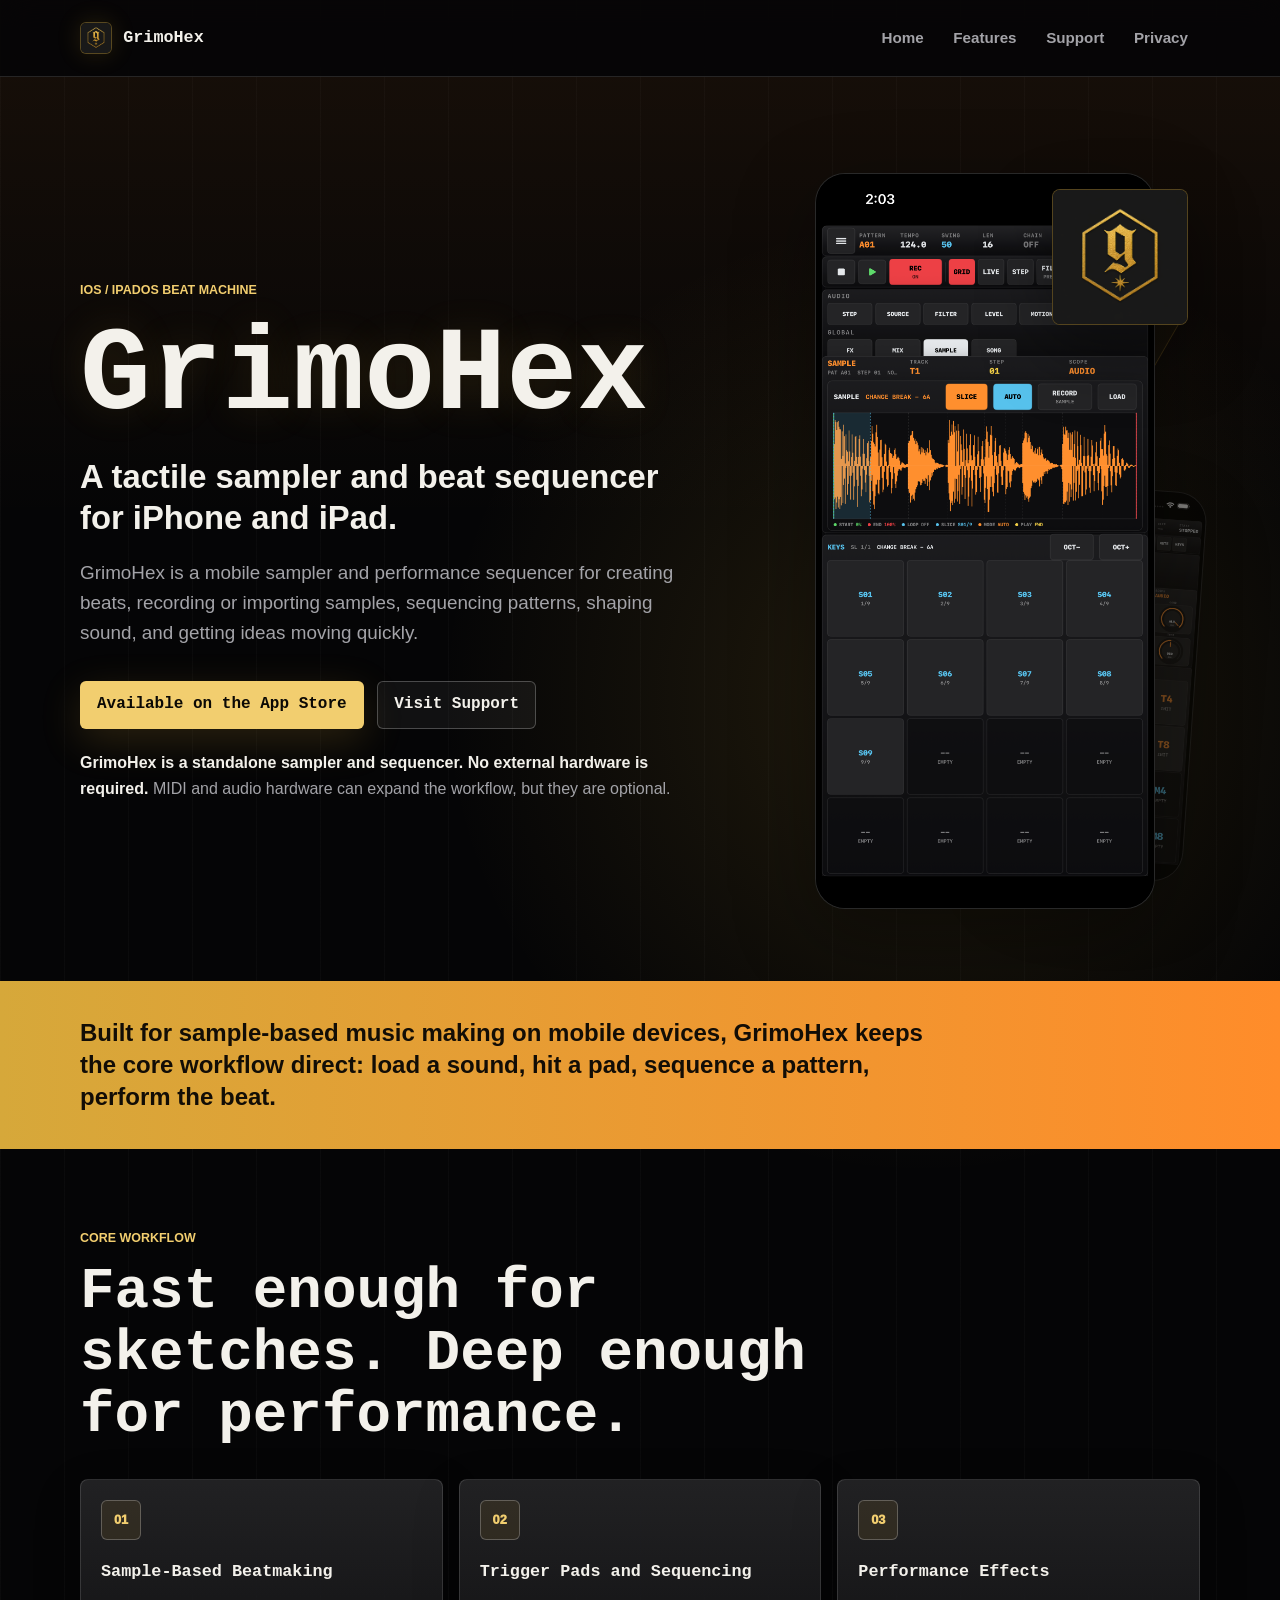
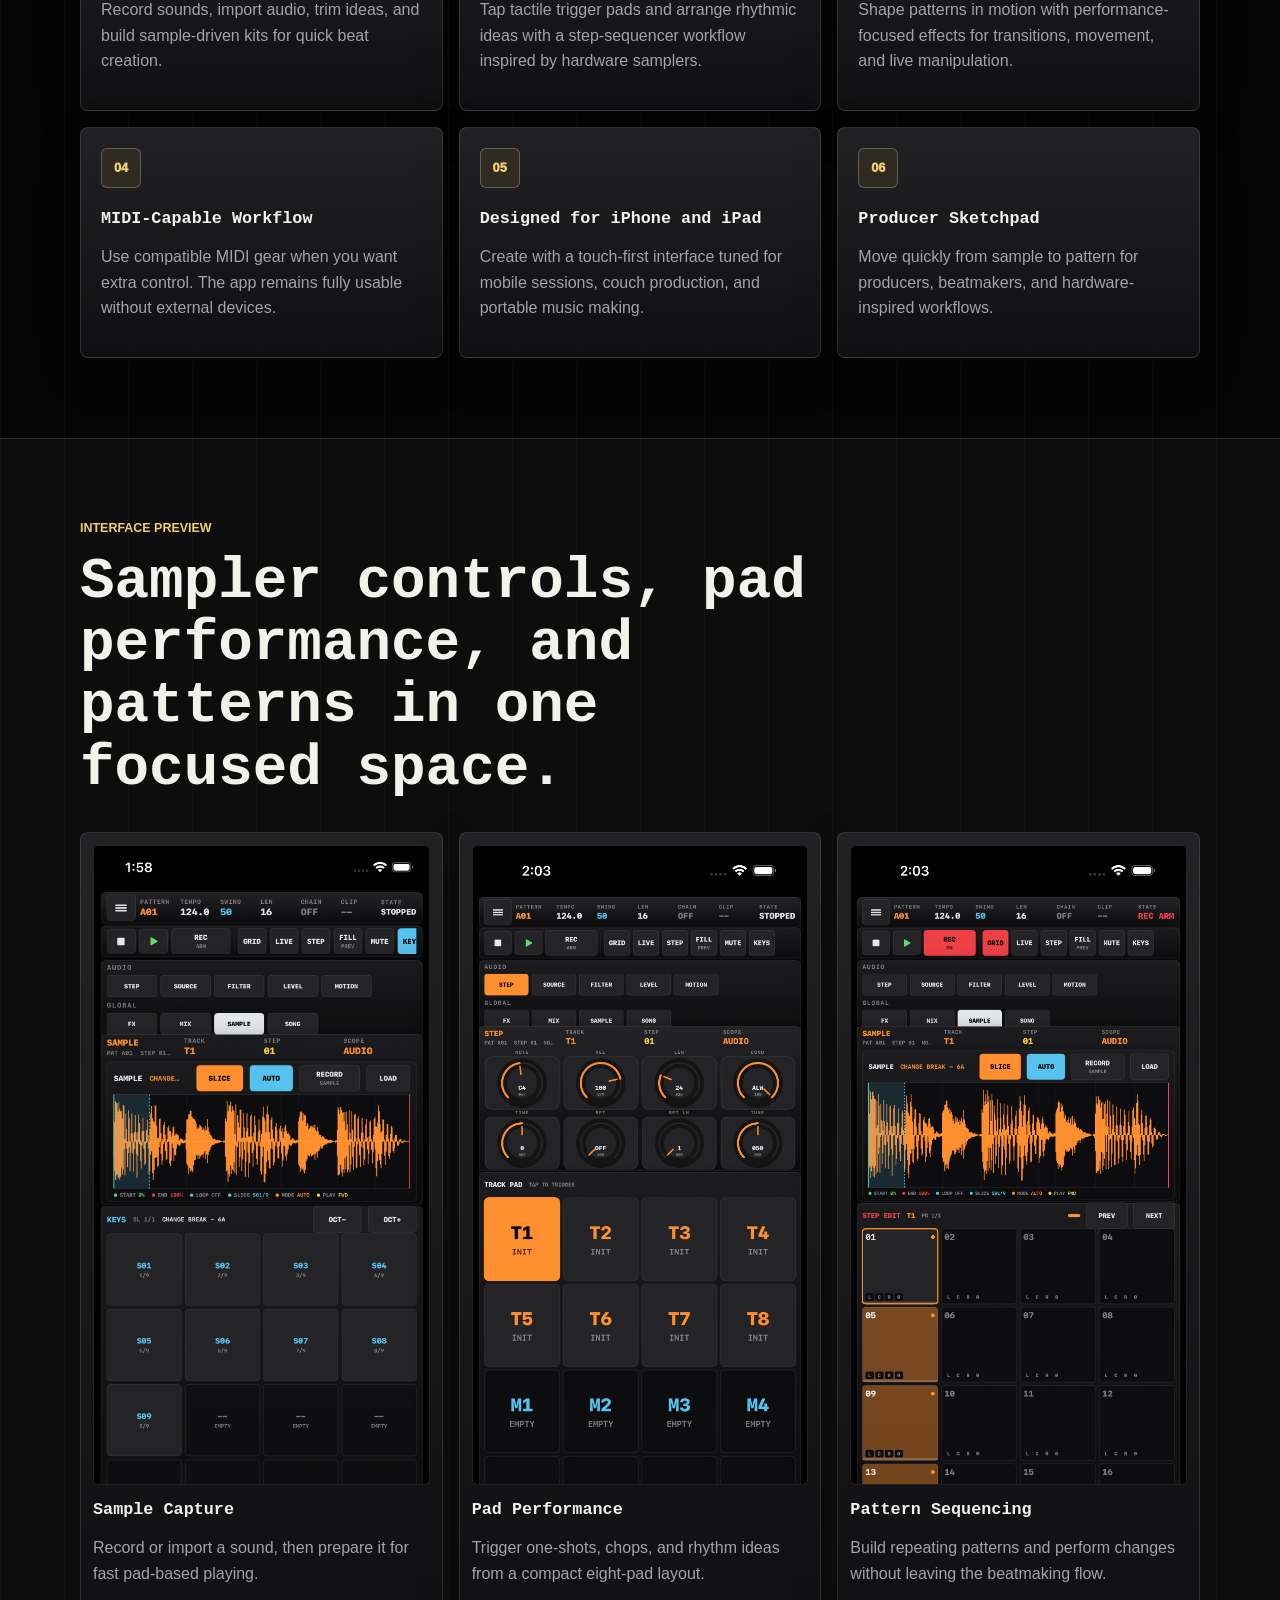
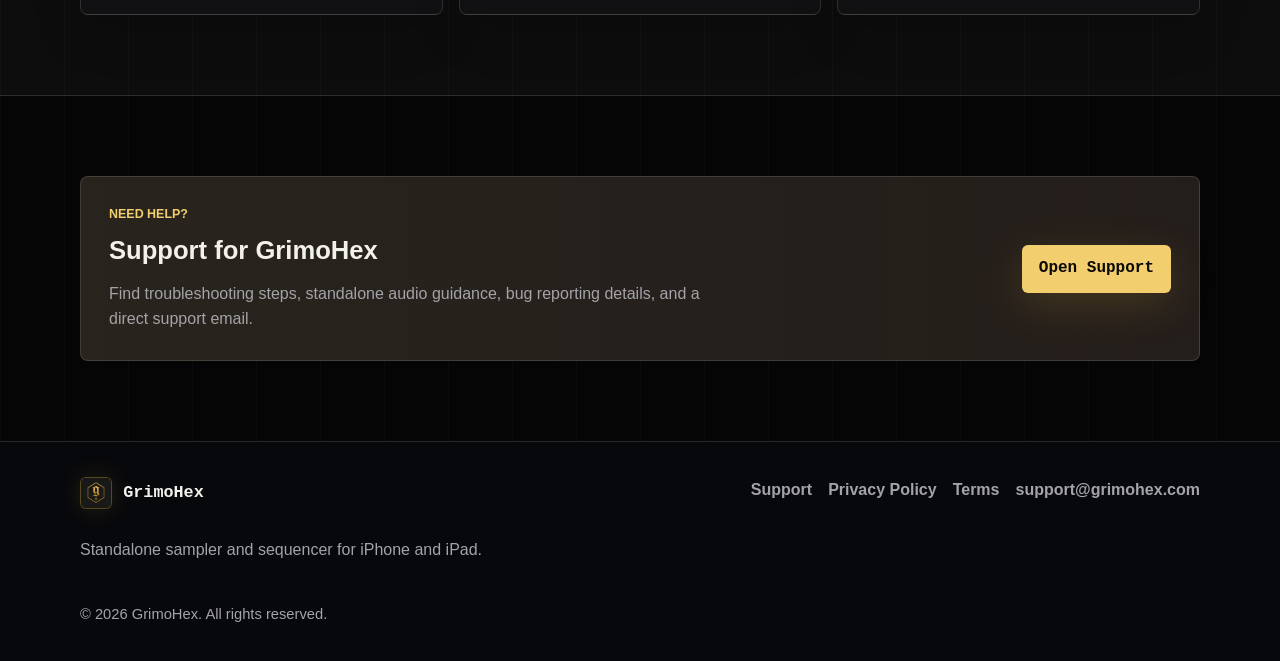
==== commit 07e599d2: "Clean up layout and policy presentation" ====
--- a/index.html
+++ b/index.html
@@ -141,8 +141,8 @@
       <div class="wrap support-callout">
         <div>
           <p class="eyebrow">Need help?</p>
-          <h2>GrimoHex Support is ready for App Store users and reviewers.</h2>
-          <p>Visit GrimoHex Support for troubleshooting, contact information, and app guidance.</p>
+          <h2>Support for GrimoHex</h2>
+          <p>Find troubleshooting steps, standalone audio guidance, bug reporting details, and a direct support email.</p>
         </div>
         <a class="button button-primary" href="support.html">Open Support</a>
       </div>
--- a/css/styles.css
+++ b/css/styles.css
@@ -40,6 +40,7 @@
   font-family: -apple-system, BlinkMacSystemFont, "Segoe UI", Roboto, Helvetica, Arial, sans-serif;
   font-size: 16px;
   line-height: 1.6;
+  overflow-x: hidden;
 }
 
 a {
@@ -143,11 +144,12 @@
 
 .hero {
   padding: 6rem 0 4.5rem;
+  overflow: hidden;
 }
 
 .hero-grid {
   display: grid;
-  grid-template-columns: minmax(0, 1fr) minmax(320px, 0.76fr);
+  grid-template-columns: minmax(0, 1fr) minmax(340px, 430px);
   align-items: center;
   gap: clamp(2rem, 5vw, 5rem);
 }
@@ -270,6 +272,8 @@
 
 .product-showcase {
   position: relative;
+  justify-self: end;
+  width: min(100%, 430px);
   min-height: 680px;
   display: grid;
   place-items: center;
@@ -279,9 +283,9 @@
 .product-showcase::before {
   content: "";
   position: absolute;
-  inset: 7% 0 auto 15%;
+  inset: 8% auto auto 22%;
   z-index: -1;
-  width: 70%;
+  width: 62%;
   aspect-ratio: 1;
   border: 1px solid rgba(214, 168, 58, 0.18);
   transform: rotate(30deg);
@@ -290,9 +294,9 @@
 
 .showcase-icon {
   position: absolute;
-  top: 0;
-  right: 0;
-  width: 11rem;
+  top: 1rem;
+  right: 0.75rem;
+  width: 8.5rem;
   border: 1px solid rgba(214, 168, 58, 0.34);
   border-radius: var(--radius);
   background: #111;
@@ -308,7 +312,7 @@
 }
 
 .screenshot-phone {
-  width: min(100%, 360px);
+  width: min(100%, 340px);
   border: 1px solid rgba(255, 255, 255, 0.16);
   border-radius: 30px;
   background: #000;
@@ -321,16 +325,16 @@
 }
 
 .screenshot-phone-main {
-  transform: translateX(-1.5rem);
+  transform: none;
 }
 
 .screenshot-phone-secondary {
   position: absolute;
   z-index: -1;
-  right: 0;
+  right: 0.35rem;
   bottom: 2rem;
-  width: min(46%, 240px);
-  opacity: 0.72;
+  width: min(42%, 190px);
+  opacity: 0.46;
   transform: rotate(4deg);
   filter: saturate(0.95);
 }
@@ -425,6 +429,12 @@
   color: var(--muted);
 }
 
+.content-block h2,
+.contact-panel h2 {
+  font-family: inherit;
+  font-weight: 800;
+}
+
 .screenshot-grid {
   align-items: start;
 }
@@ -451,21 +461,24 @@
   align-items: center;
   justify-content: space-between;
   gap: 1.5rem;
-  border: 1px solid var(--line-strong);
+  border: 1px solid var(--line);
   border-radius: var(--radius);
-  padding: clamp(1.5rem, 4vw, 2.5rem);
+  padding: clamp(1.25rem, 3vw, 1.75rem);
   background:
-    linear-gradient(90deg, rgba(214, 168, 58, 0.14), rgba(255, 140, 42, 0.1)),
+    linear-gradient(90deg, rgba(214, 168, 58, 0.09), rgba(255, 140, 42, 0.055)),
     var(--panel);
 }
 
 .support-callout h2 {
-  max-width: 760px;
+  max-width: 520px;
+  font-family: inherit;
+  font-size: clamp(1.35rem, 2vw, 1.9rem);
 }
 
 .support-callout p:last-child {
-  max-width: 680px;
-  color: var(--muted);
+  max-width: 620px;
+  color: var(--muted);
+  margin-bottom: 0;
 }
 
 .page-hero {
@@ -474,7 +487,7 @@
 }
 
 .page-hero h1 {
-  font-size: clamp(2.8rem, 8vw, 5.9rem);
+  font-size: clamp(2.6rem, 6vw, 4.8rem);
 }
 
 .updated {
@@ -516,6 +529,43 @@
   gap: 1rem;
 }
 
+.policy-article {
+  max-width: 860px;
+  color: var(--muted);
+}
+
+.policy-section {
+  padding: 1.35rem 0;
+  border-bottom: 1px solid var(--line);
+}
+
+.policy-section:first-child {
+  padding-top: 0;
+}
+
+.policy-section:last-child {
+  border-bottom: 0;
+  padding-bottom: 0;
+}
+
+.policy-section h2 {
+  color: var(--text);
+  font-family: inherit;
+  font-weight: 800;
+  font-size: clamp(1.35rem, 2vw, 1.85rem);
+  margin-bottom: 0.55rem;
+}
+
+.policy-section p {
+  max-width: 760px;
+}
+
+.policy-section a {
+  color: var(--cyan);
+  text-decoration-thickness: 2px;
+  text-underline-offset: 0.18em;
+}
+
 .check-list,
 .number-list {
   margin: 1rem 0 0;
@@ -583,6 +633,7 @@
   }
 
   .product-showcase {
+    justify-self: start;
     min-height: 620px;
     place-items: start center;
   }
@@ -665,12 +716,11 @@
     font-size: 1.75rem;
   }
 
-  .page-hero .narrow,
-  .support-layout,
   .support-content,
   .policy-content {
+    width: 100%;
     max-width: none;
-    margin-inline: auto;
+    margin-inline: 0;
   }
 
   .page-hero h1 {
@@ -683,8 +733,11 @@
   }
 
   .content-block h2,
-  .contact-panel h2 {
-    font-size: 1.35rem;
+  .contact-panel h2,
+  .policy-section h2 {
+    font-family: inherit;
+    font-weight: 800;
+    font-size: 1.25rem;
     line-height: 1.15;
   }
 
@@ -692,7 +745,8 @@
   .preview-card p,
   .faq-item p,
   .content-block p,
-  .contact-panel p {
+  .contact-panel p,
+  .policy-section p {
     max-width: 320px;
   }
 
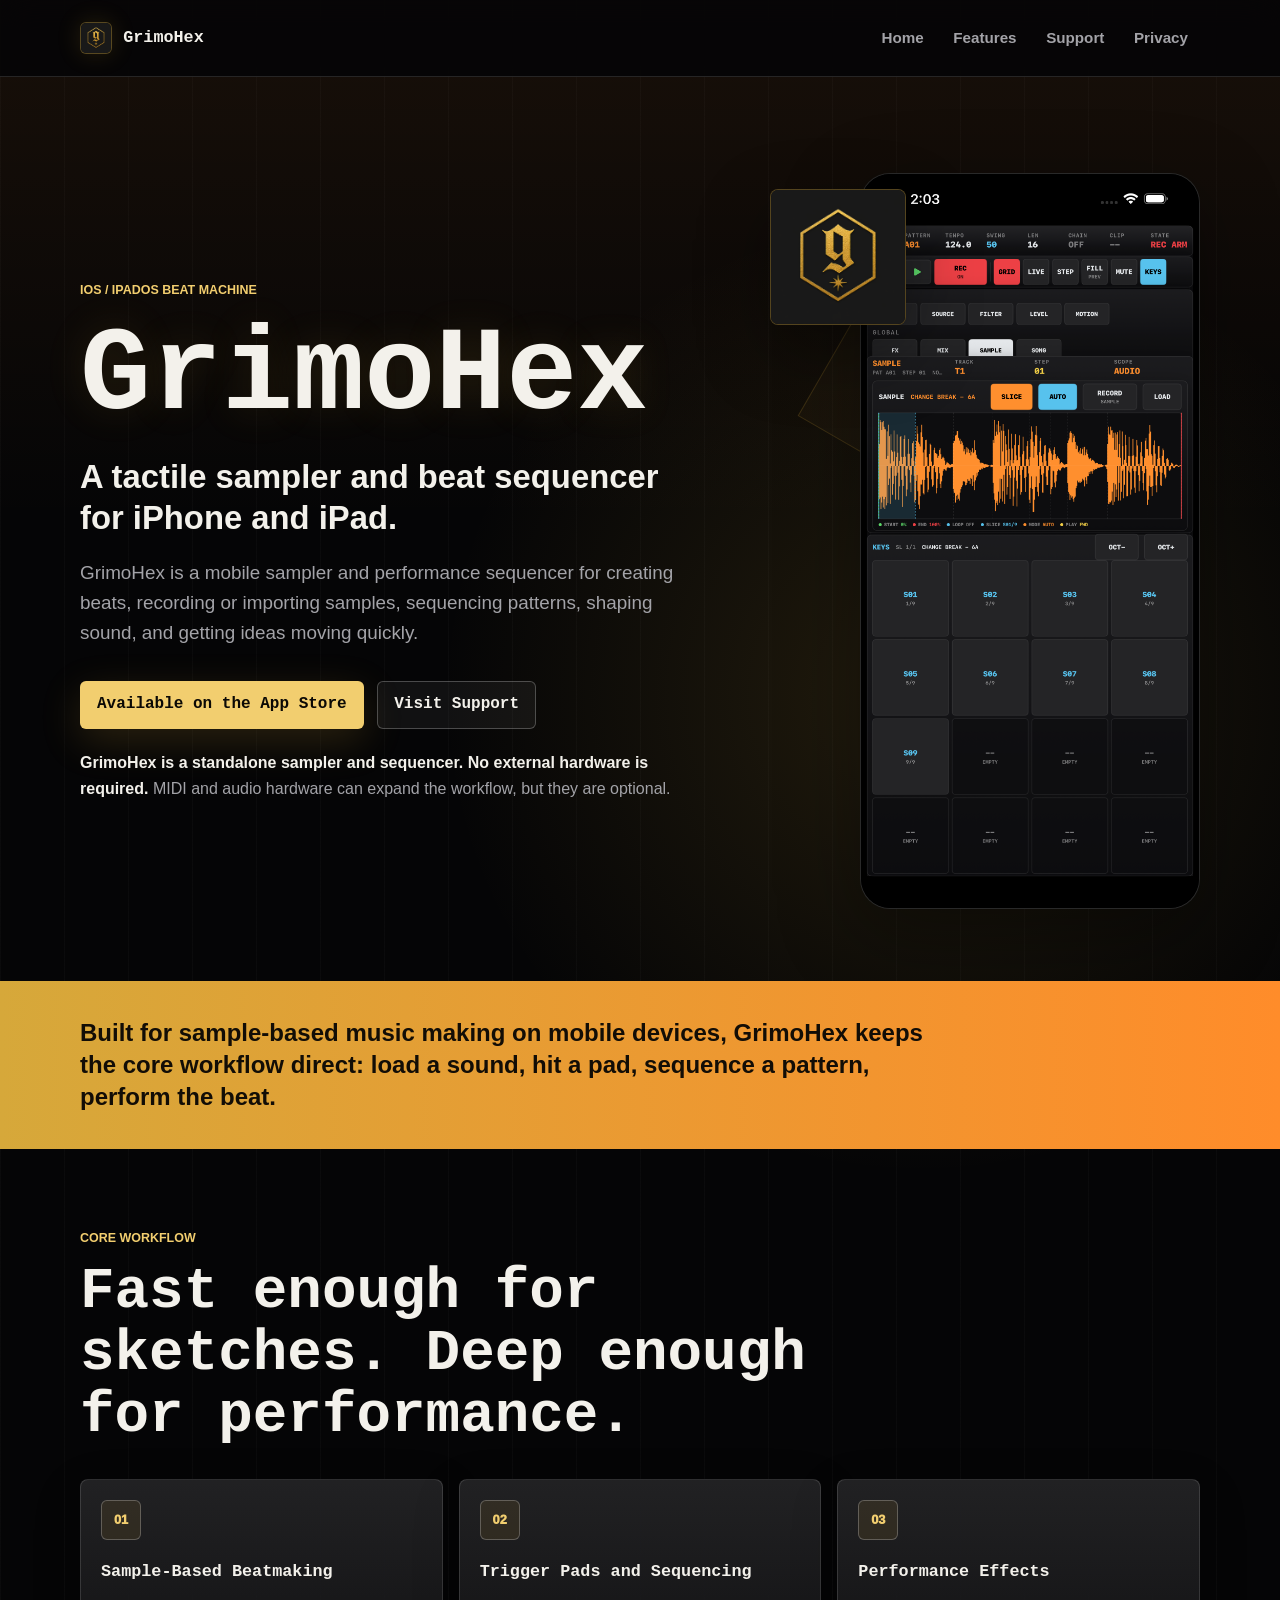
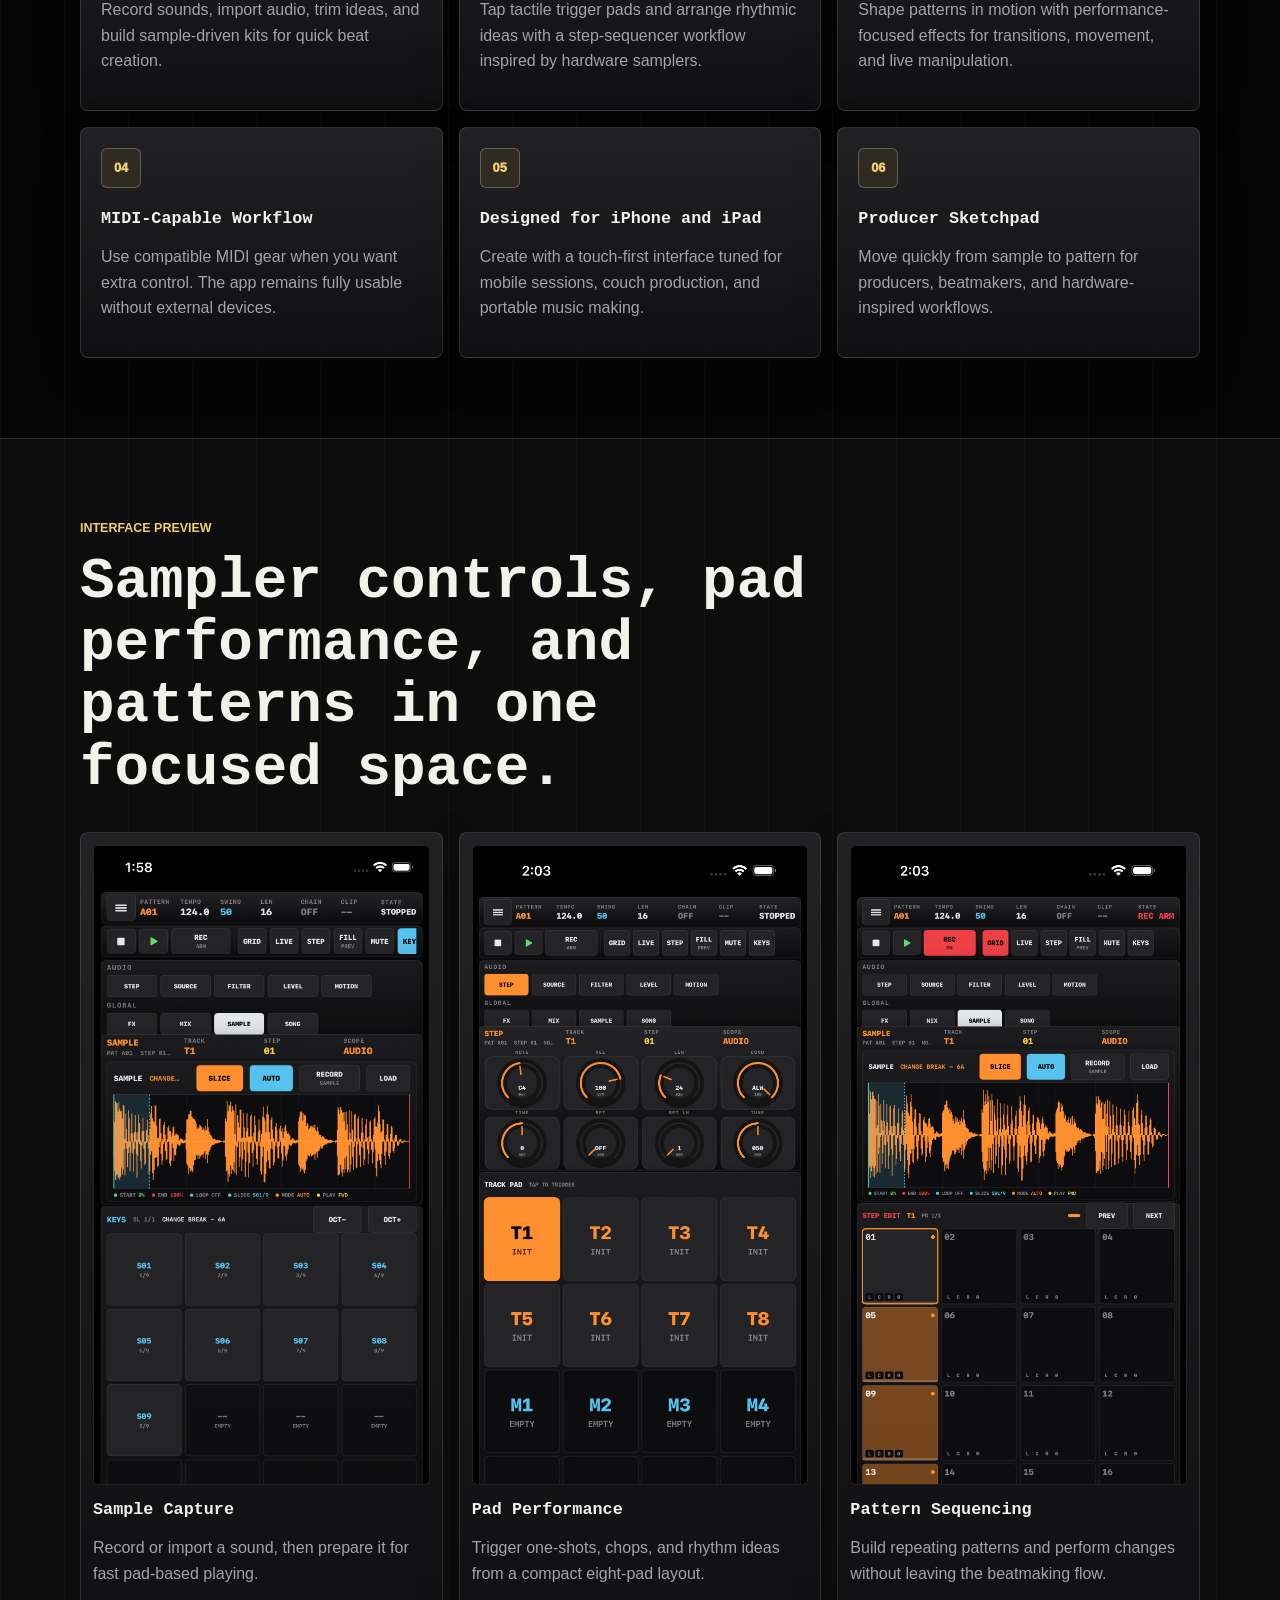
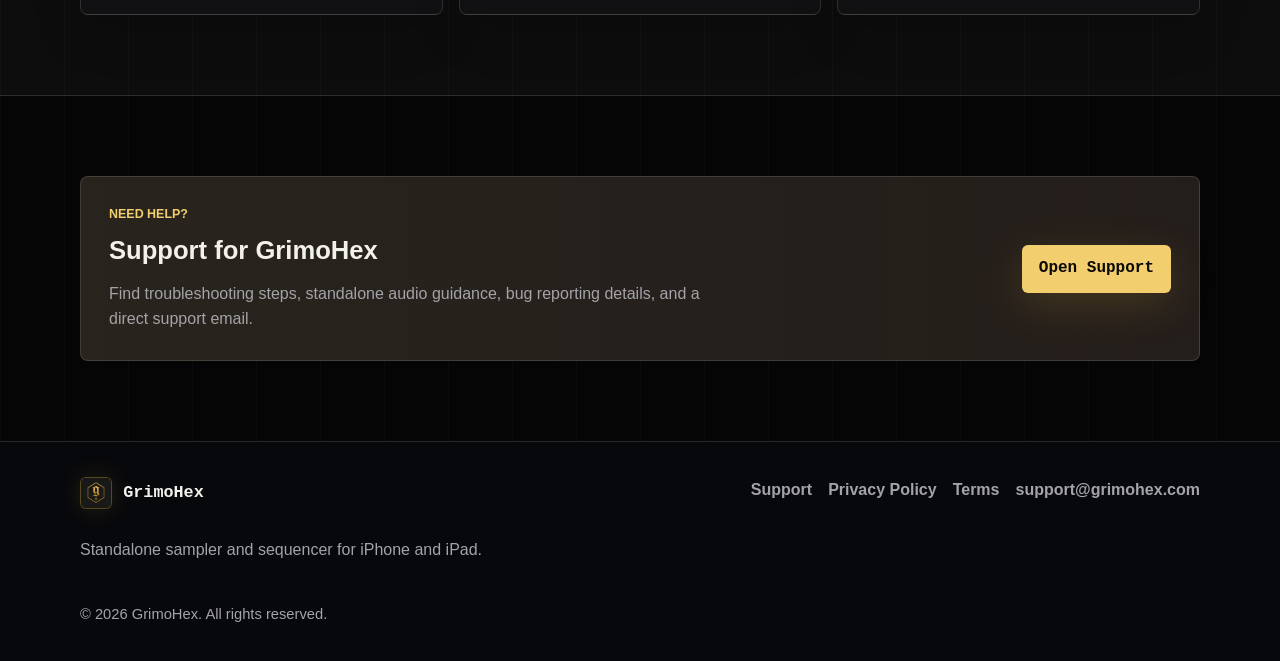
==== commit 9b67fb1d: "Refine hero icon placement" ====
--- a/index.html
+++ b/index.html
@@ -56,9 +56,6 @@
           </div>
           <div class="screenshot-phone screenshot-phone-main">
             <img src="assets/screenshots/sample-keys-rec-17-pro-max.png" alt="GrimoHex sample editor with keys mode on iPhone">
-          </div>
-          <div class="screenshot-phone screenshot-phone-secondary" aria-hidden="true">
-            <img src="assets/screenshots/step-pad-17-pro-max.png" alt="">
           </div>
         </div>
       </div>
--- a/css/styles.css
+++ b/css/styles.css
@@ -283,7 +283,7 @@
 .product-showcase::before {
   content: "";
   position: absolute;
-  inset: 8% auto auto 22%;
+  inset: 8% auto auto 18%;
   z-index: -1;
   width: 62%;
   aspect-ratio: 1;
@@ -295,7 +295,8 @@
 .showcase-icon {
   position: absolute;
   top: 1rem;
-  right: 0.75rem;
+  left: 0;
+  z-index: 2;
   width: 8.5rem;
   border: 1px solid rgba(214, 168, 58, 0.34);
   border-radius: var(--radius);
@@ -325,18 +326,7 @@
 }
 
 .screenshot-phone-main {
-  transform: none;
-}
-
-.screenshot-phone-secondary {
-  position: absolute;
-  z-index: -1;
-  right: 0.35rem;
-  bottom: 2rem;
-  width: min(42%, 190px);
-  opacity: 0.46;
-  transform: rotate(4deg);
-  filter: saturate(0.95);
+  margin-left: auto;
 }
 
 .section {
@@ -639,7 +629,7 @@
   }
 
   .screenshot-phone-main {
-    transform: none;
+    margin-left: 0;
   }
 
   .feature-grid,
@@ -771,10 +761,6 @@
     width: min(100%, 310px);
   }
 
-  .screenshot-phone-secondary {
-    display: none;
-  }
-
   .feature-grid,
   .preview-grid,
   .faq-grid,
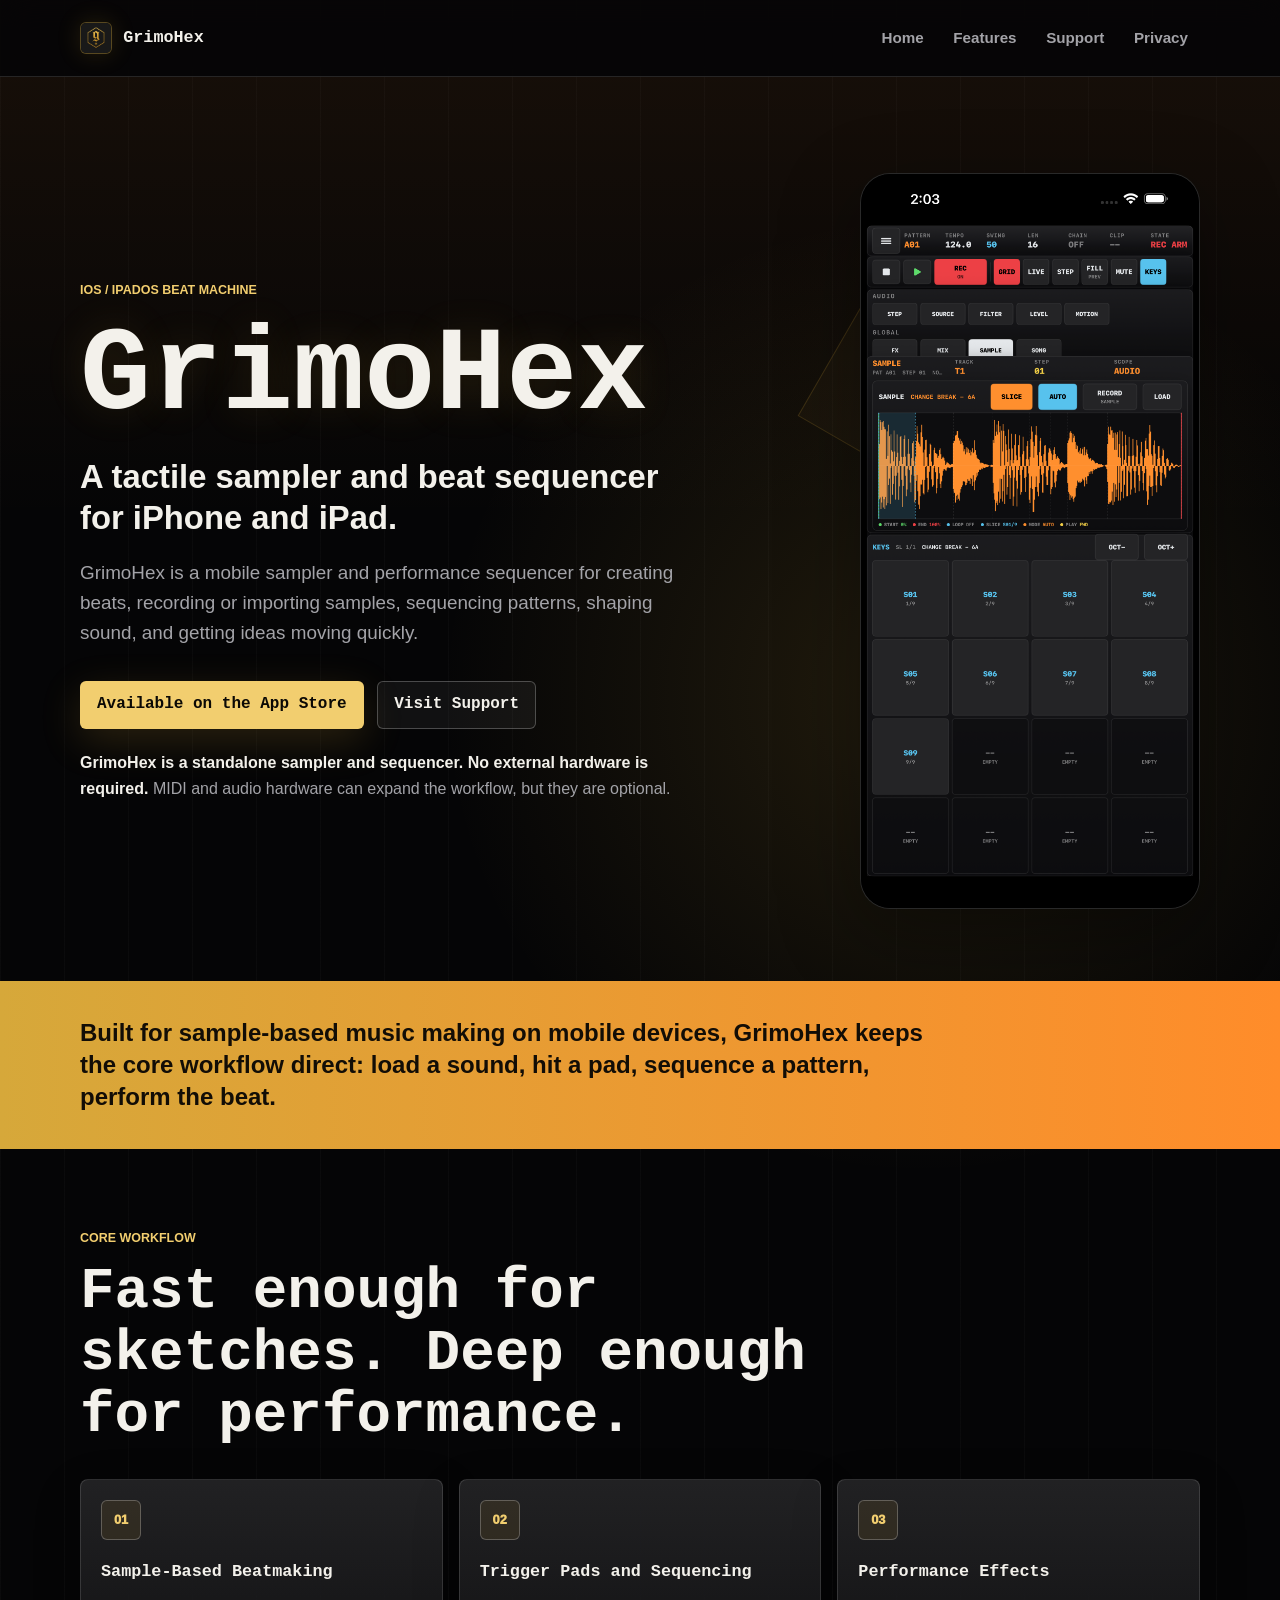
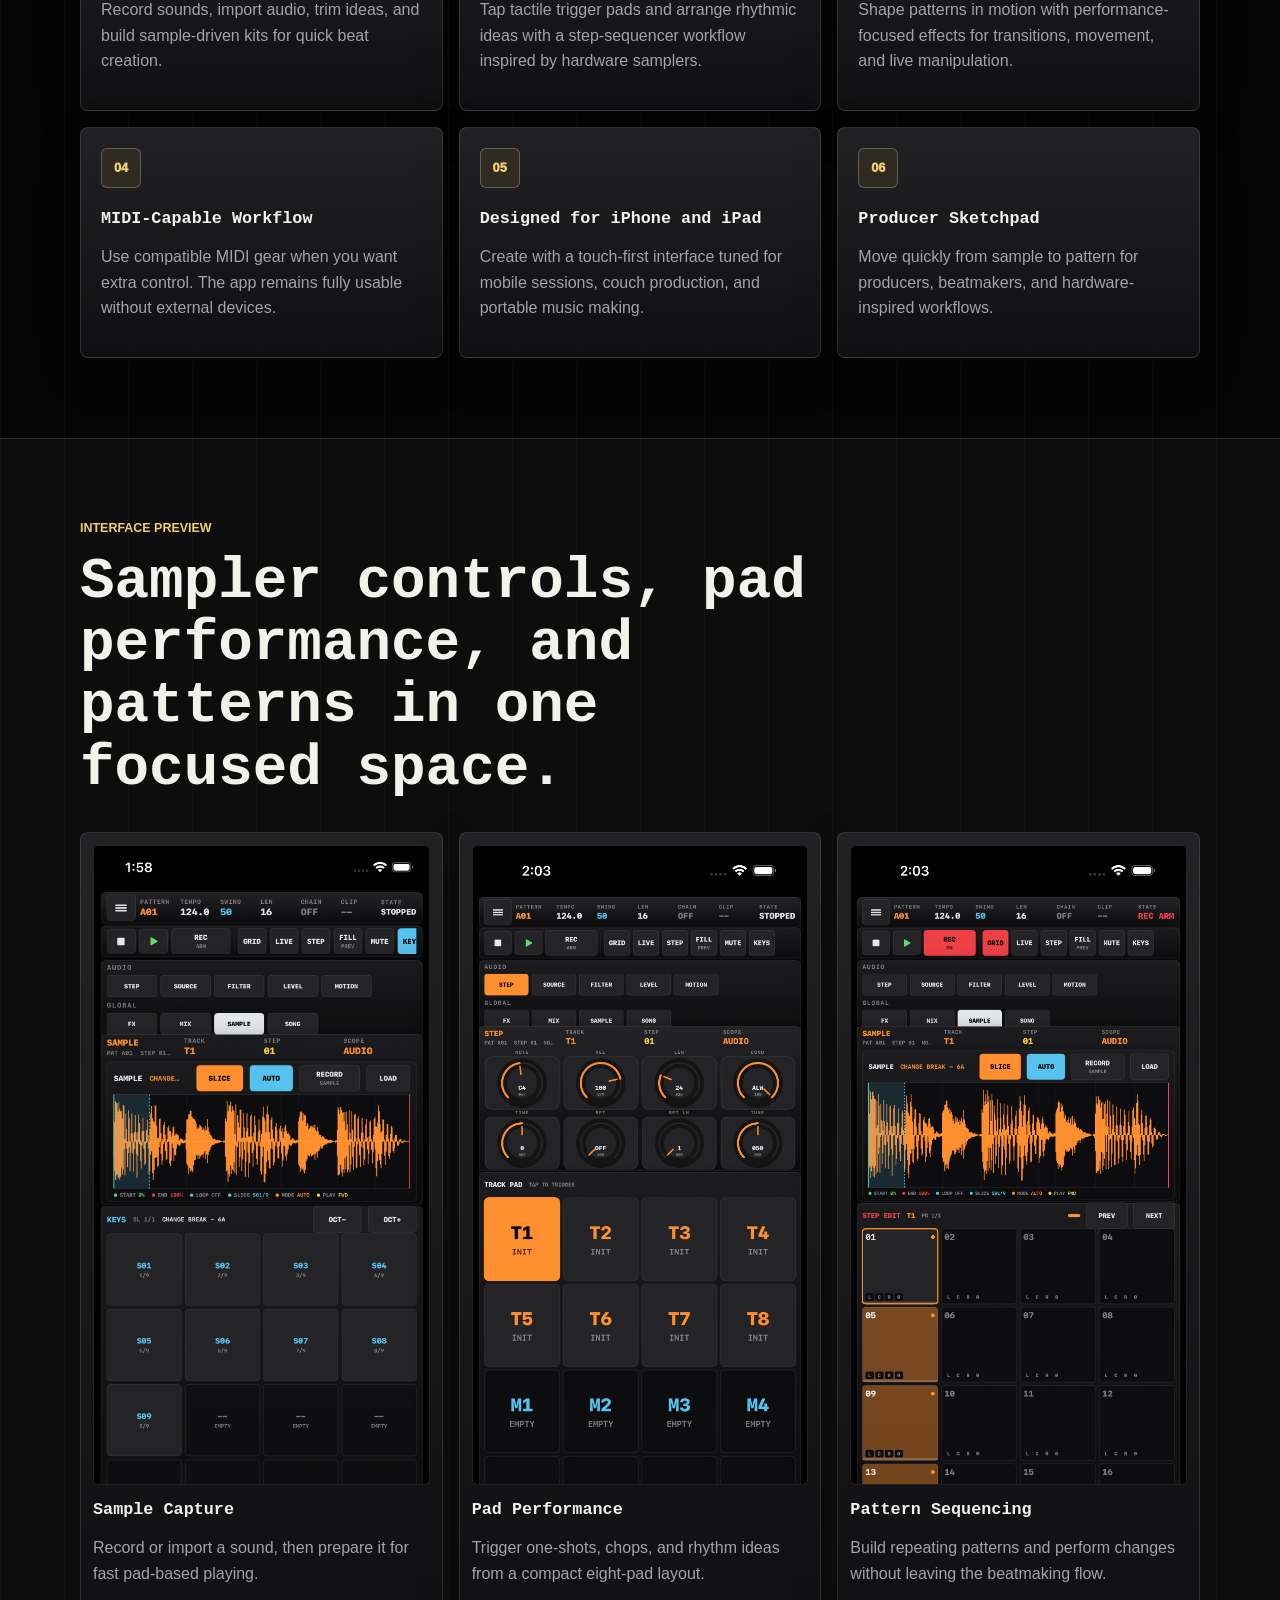
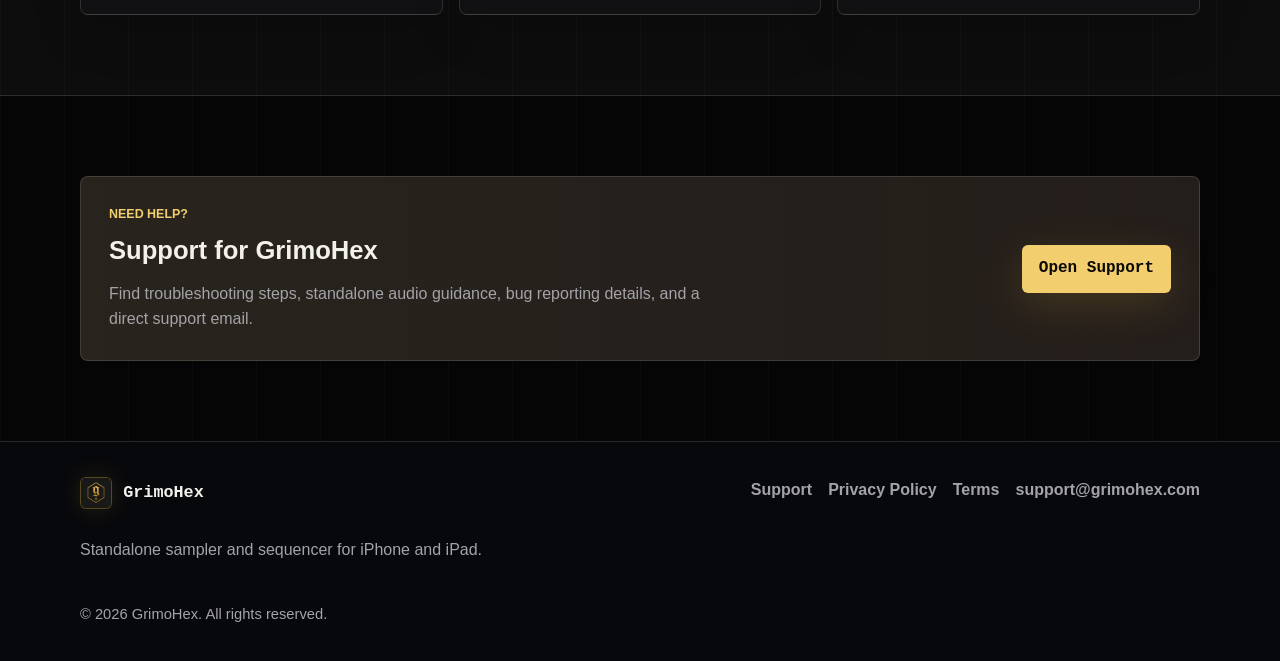
==== commit a9b9ba6e: "Remove hero icon overlay" ====
--- a/index.html
+++ b/index.html
@@ -51,9 +51,6 @@
         </div>
 
         <div class="product-showcase" aria-label="GrimoHex app icon and screenshot preview">
-          <div class="showcase-icon">
-            <img src="assets/grimohex-icon.png" alt="GrimoHex gold icon">
-          </div>
           <div class="screenshot-phone screenshot-phone-main">
             <img src="assets/screenshots/sample-keys-rec-17-pro-max.png" alt="GrimoHex sample editor with keys mode on iPhone">
           </div>
--- a/css/styles.css
+++ b/css/styles.css
@@ -292,20 +292,6 @@
   background: rgba(214, 168, 58, 0.035);
 }
 
-.showcase-icon {
-  position: absolute;
-  top: 1rem;
-  left: 0;
-  z-index: 2;
-  width: 8.5rem;
-  border: 1px solid rgba(214, 168, 58, 0.34);
-  border-radius: var(--radius);
-  background: #111;
-  box-shadow: 0 26px 70px rgba(0, 0, 0, 0.36);
-  overflow: hidden;
-}
-
-.showcase-icon img,
 .screenshot-phone img,
 .screenshot-card img {
   display: block;
@@ -753,10 +739,6 @@
     place-items: start;
   }
 
-  .showcase-icon {
-    width: 6.5rem;
-  }
-
   .screenshot-phone {
     width: min(100%, 310px);
   }
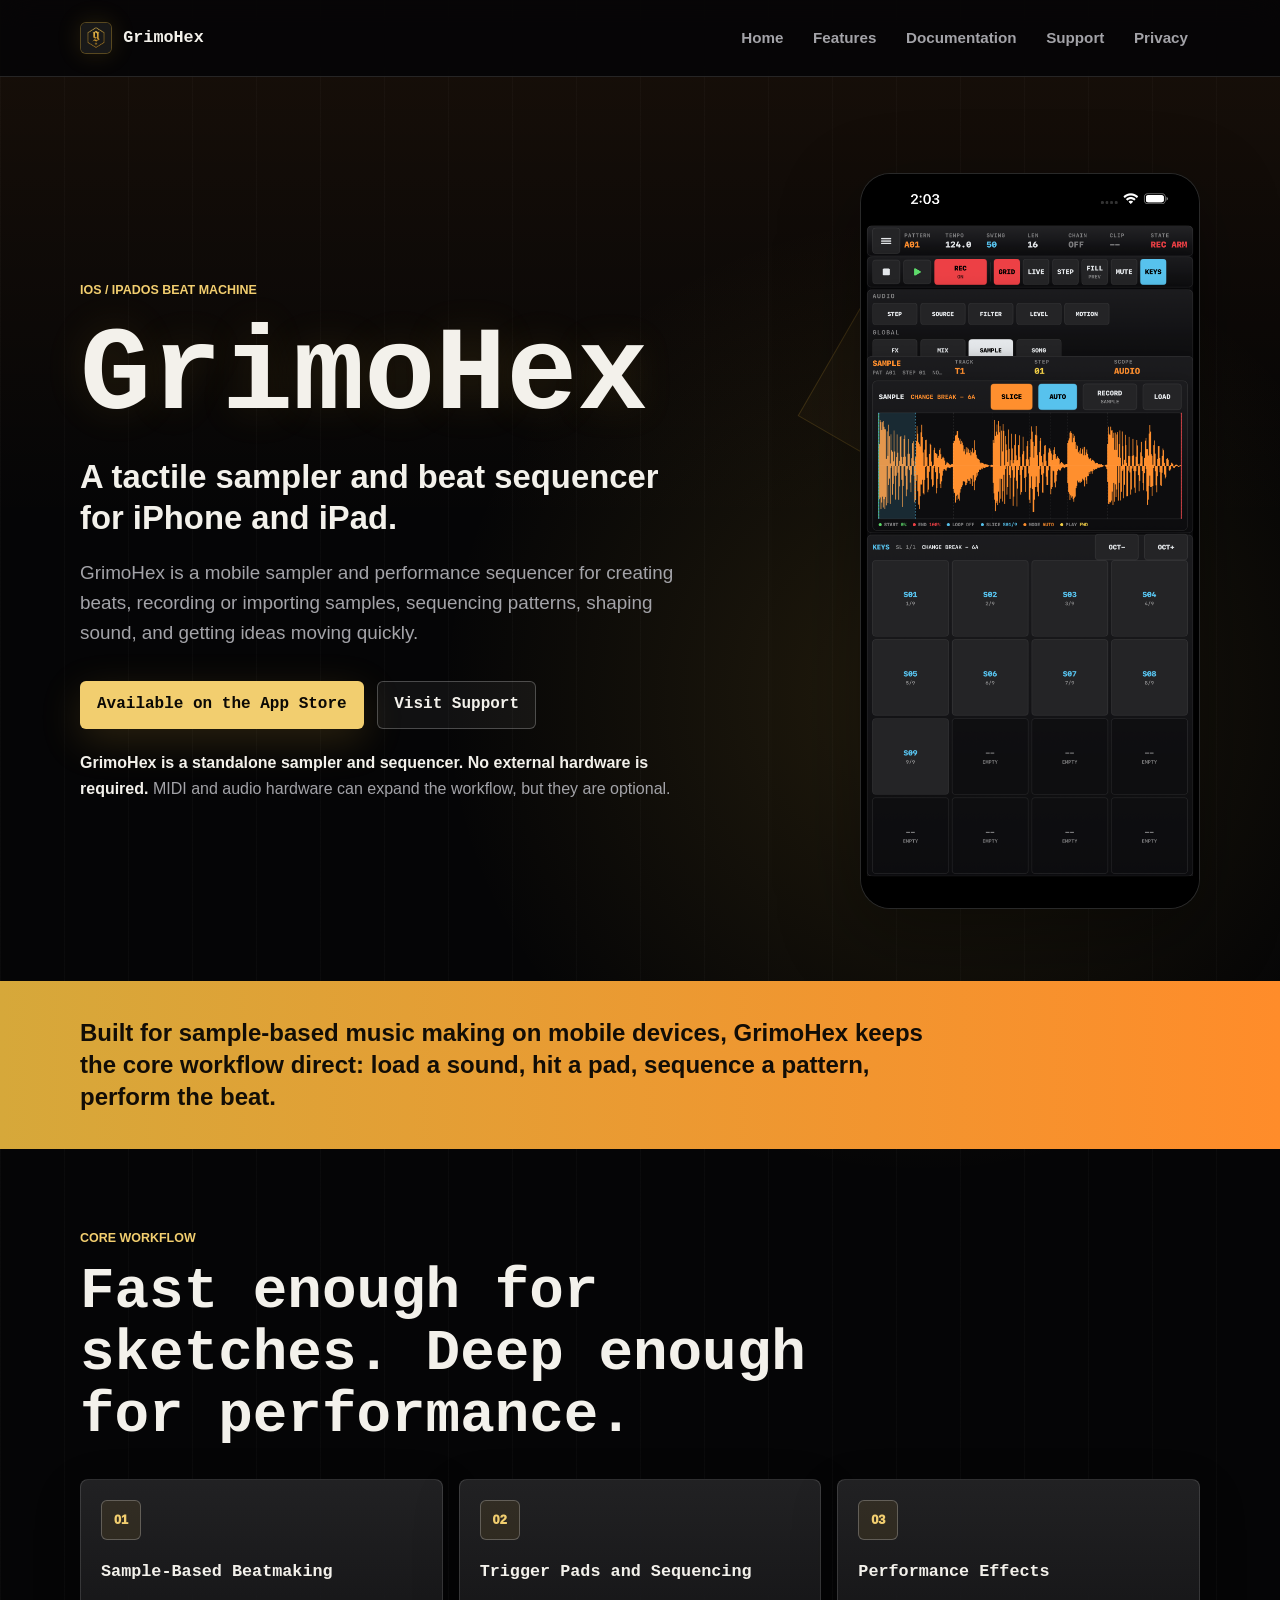
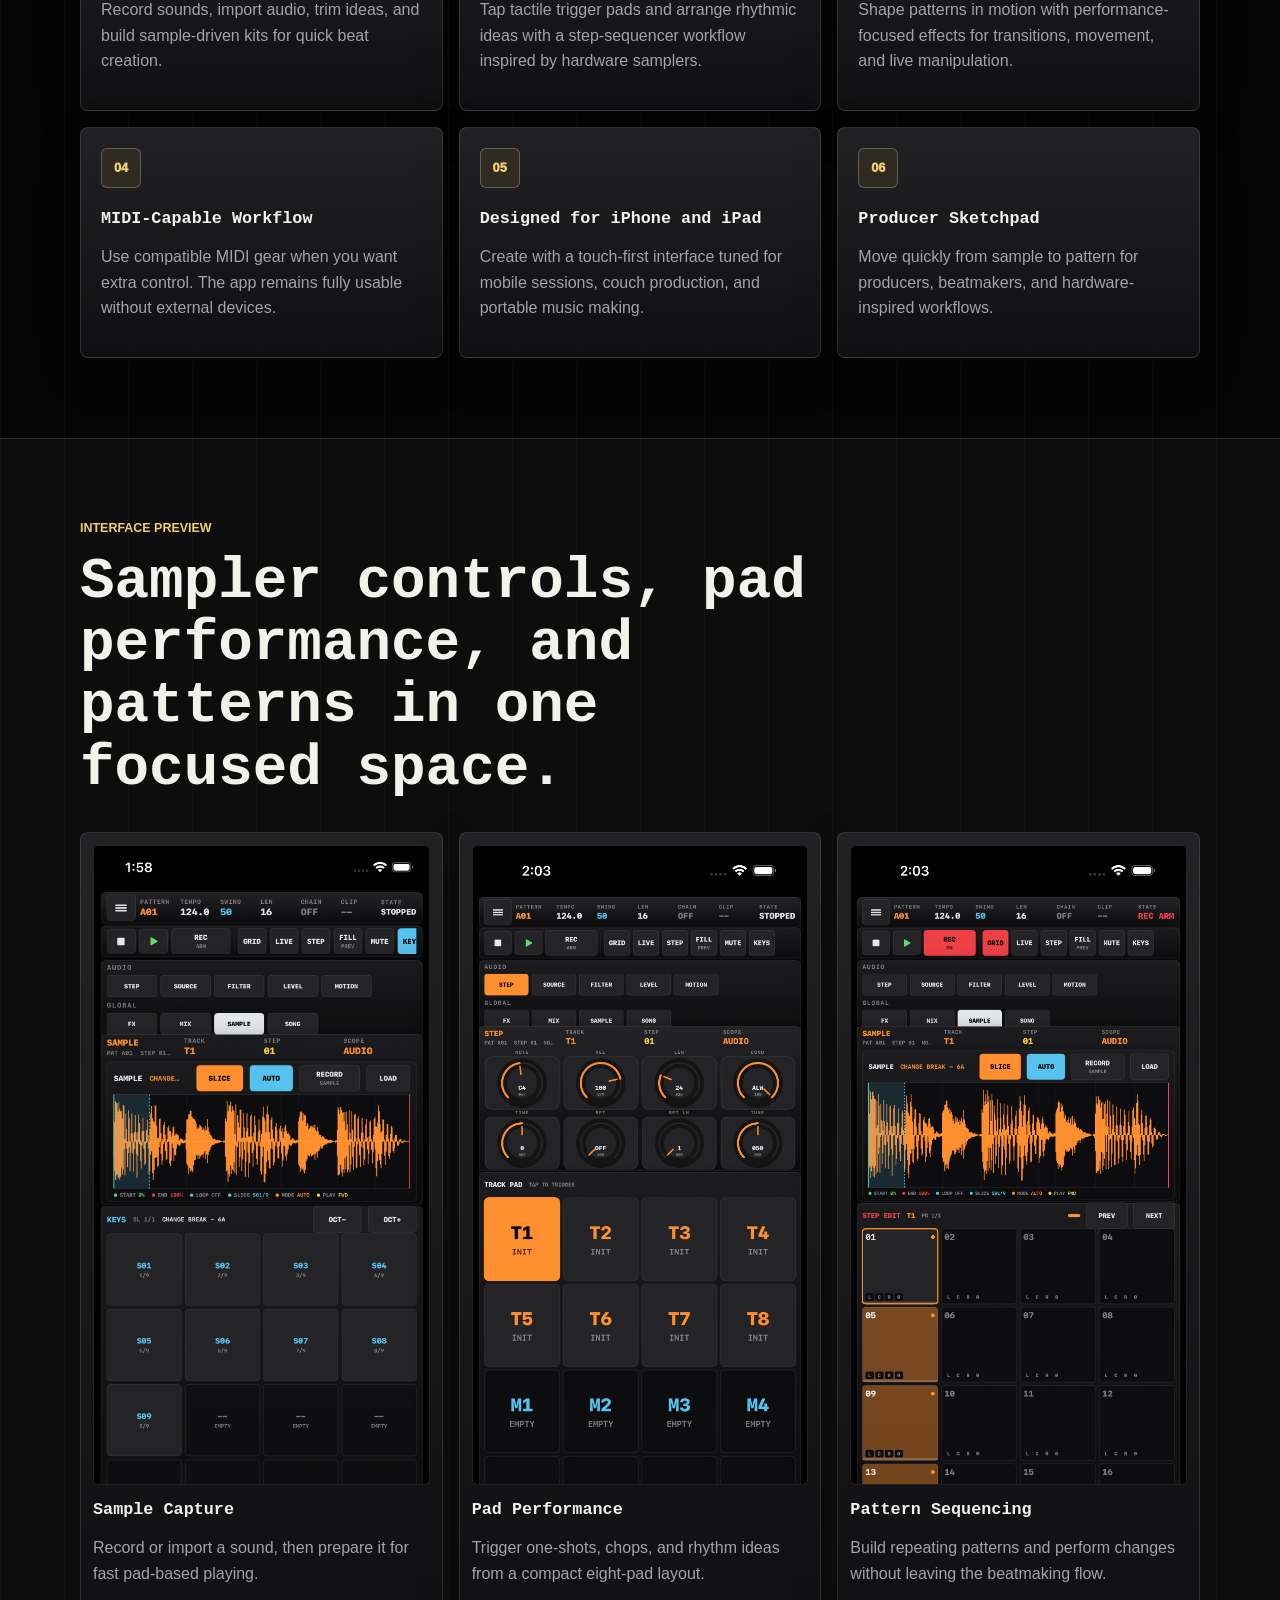
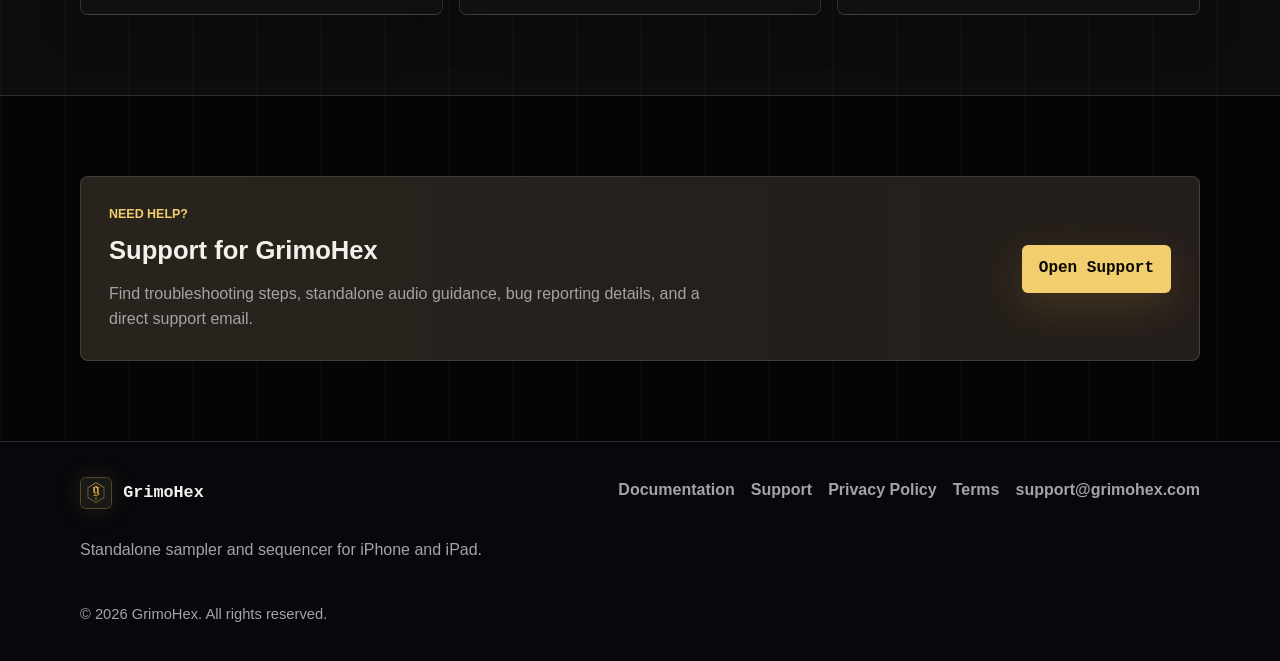
==== commit 46eaf67f: "documentation update" ====
--- a/index.html
+++ b/index.html
@@ -29,6 +29,7 @@
       <div class="nav-links">
         <a href="index.html">Home</a>
         <a href="#features">Features</a>
+        <a href="docs.html">Documentation</a>
         <a href="support.html">Support</a>
         <a href="privacy.html">Privacy</a>
       </div>
@@ -153,6 +154,7 @@
         <p>Standalone sampler and sequencer for iPhone and iPad.</p>
       </div>
       <nav class="footer-links" aria-label="Footer navigation">
+        <a href="docs.html">Documentation</a>
         <a href="support.html">Support</a>
         <a href="privacy.html">Privacy Policy</a>
         <a href="terms.html">Terms</a>
--- a/css/styles.css
+++ b/css/styles.css
@@ -505,6 +505,87 @@
   gap: 1rem;
 }
 
+.docs-layout {
+  display: grid;
+  grid-template-columns: minmax(270px, 0.32fr) minmax(0, 1fr);
+  align-items: start;
+  gap: 1.2rem;
+}
+
+.docs-panel {
+  display: grid;
+  gap: 1rem;
+}
+
+.docs-panel p,
+.docs-featured p,
+.doc-link-card p {
+  color: var(--muted);
+}
+
+.docs-content {
+  display: grid;
+  gap: 2rem;
+}
+
+.docs-featured h2,
+.docs-section-heading h2 {
+  font-family: inherit;
+  font-weight: 850;
+  font-size: clamp(1.45rem, 2.5vw, 2.1rem);
+}
+
+.docs-actions {
+  display: flex;
+  flex-wrap: wrap;
+  gap: 0.75rem;
+  margin-top: 1.2rem;
+}
+
+.docs-section {
+  display: grid;
+  gap: 1rem;
+}
+
+.docs-section-heading {
+  margin-bottom: 0;
+}
+
+.docs-link-grid {
+  display: grid;
+  grid-template-columns: repeat(2, minmax(0, 1fr));
+  gap: 0.85rem;
+}
+
+.doc-link-card {
+  display: block;
+  min-height: 130px;
+  padding: 1rem;
+  border: 1px solid var(--line);
+  border-radius: var(--radius);
+  background: linear-gradient(180deg, rgba(36, 36, 38, 0.88), rgba(17, 17, 19, 0.86));
+  color: var(--text);
+  text-decoration: none;
+}
+
+.doc-link-card:hover {
+  border-color: rgba(242, 206, 111, 0.55);
+  background: linear-gradient(180deg, rgba(47, 45, 38, 0.94), rgba(18, 18, 19, 0.9));
+}
+
+.doc-link-card span {
+  display: block;
+  color: var(--text);
+  font-family: ui-monospace, SFMono-Regular, Menlo, Monaco, Consolas, "Liberation Mono", monospace;
+  font-weight: 850;
+  line-height: 1.2;
+}
+
+.doc-link-card p {
+  margin: 0.65rem 0 0;
+  font-size: 0.95rem;
+}
+
 .policy-article {
   max-width: 860px;
   color: var(--muted);
@@ -604,7 +685,8 @@
   }
 
   .hero-grid,
-  .support-layout {
+  .support-layout,
+  .docs-layout {
     grid-template-columns: 1fr;
   }
 
@@ -693,7 +775,8 @@
   }
 
   .support-content,
-  .policy-content {
+  .policy-content,
+  .docs-content {
     width: 100%;
     max-width: none;
     margin-inline: 0;
@@ -747,6 +830,7 @@
   .preview-grid,
   .faq-grid,
   .info-grid,
+  .docs-link-grid,
   .footer-grid {
     grid-template-columns: 1fr;
   }
